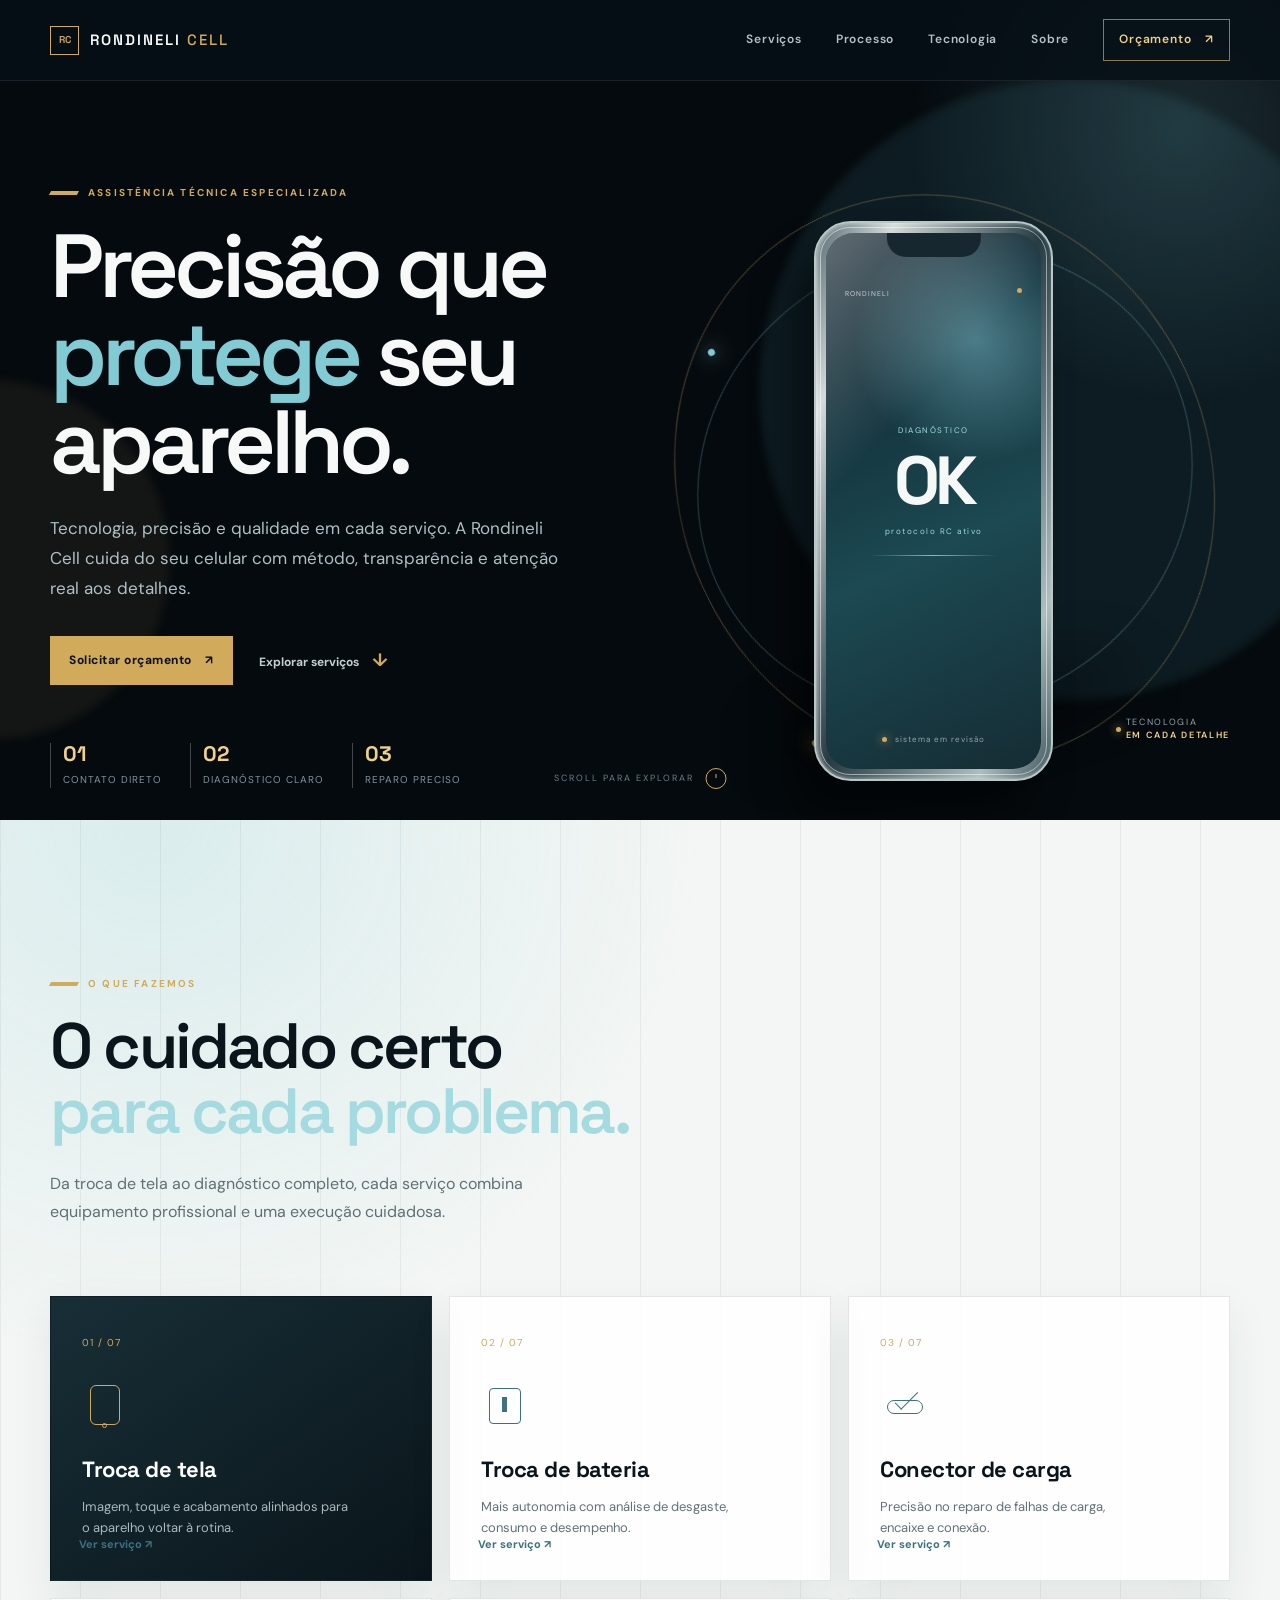
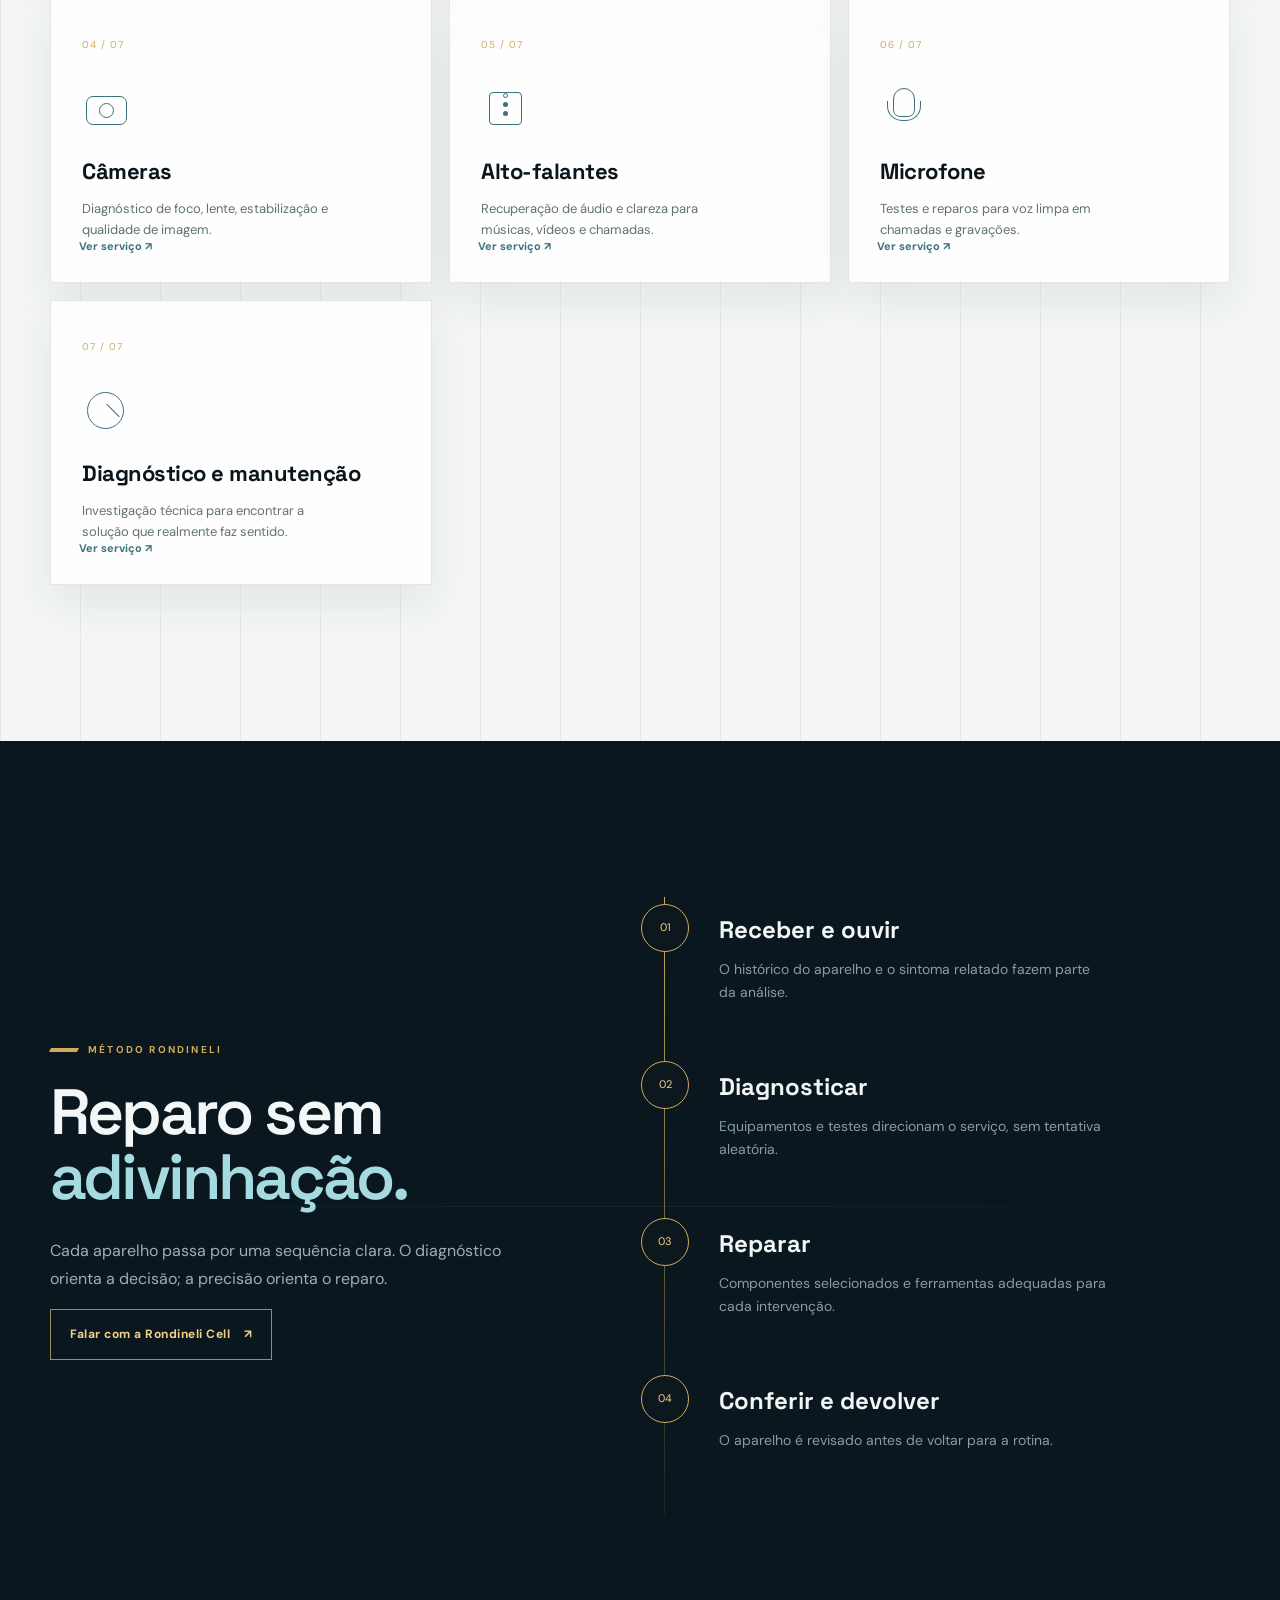
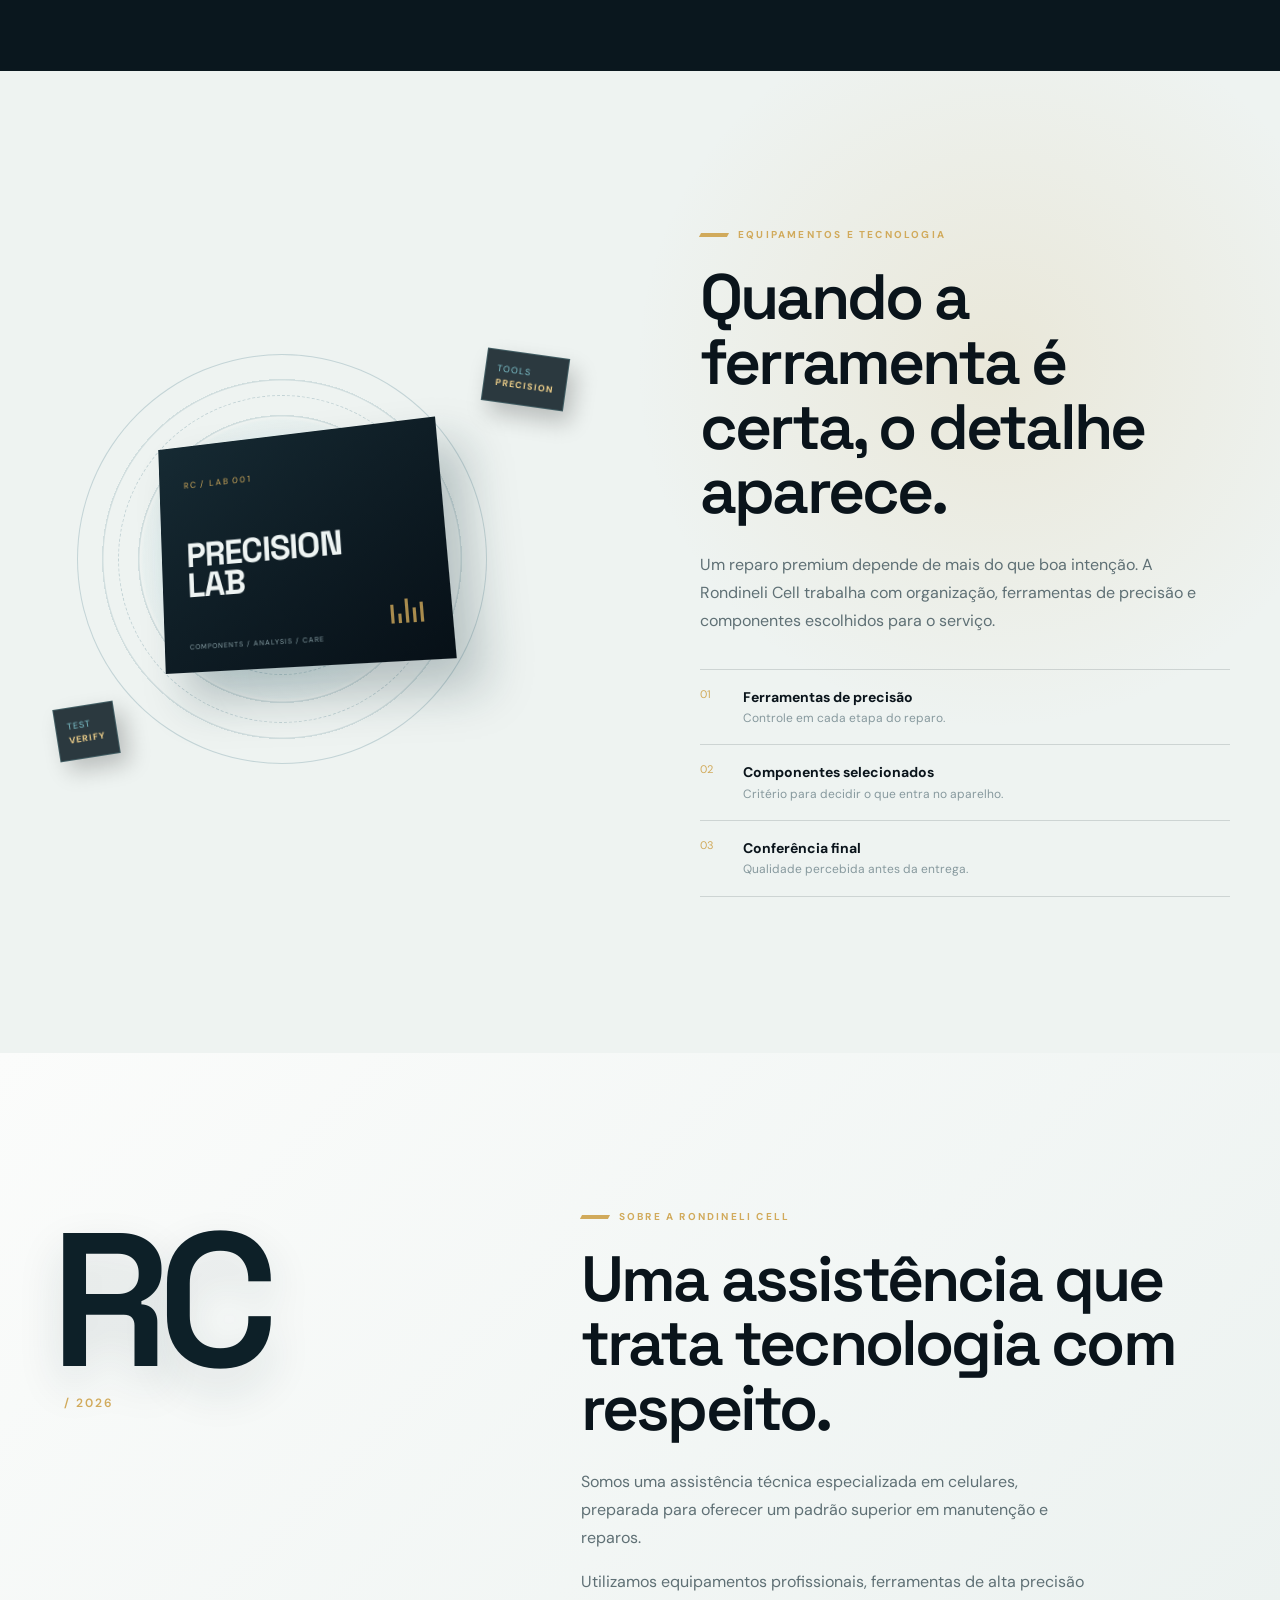
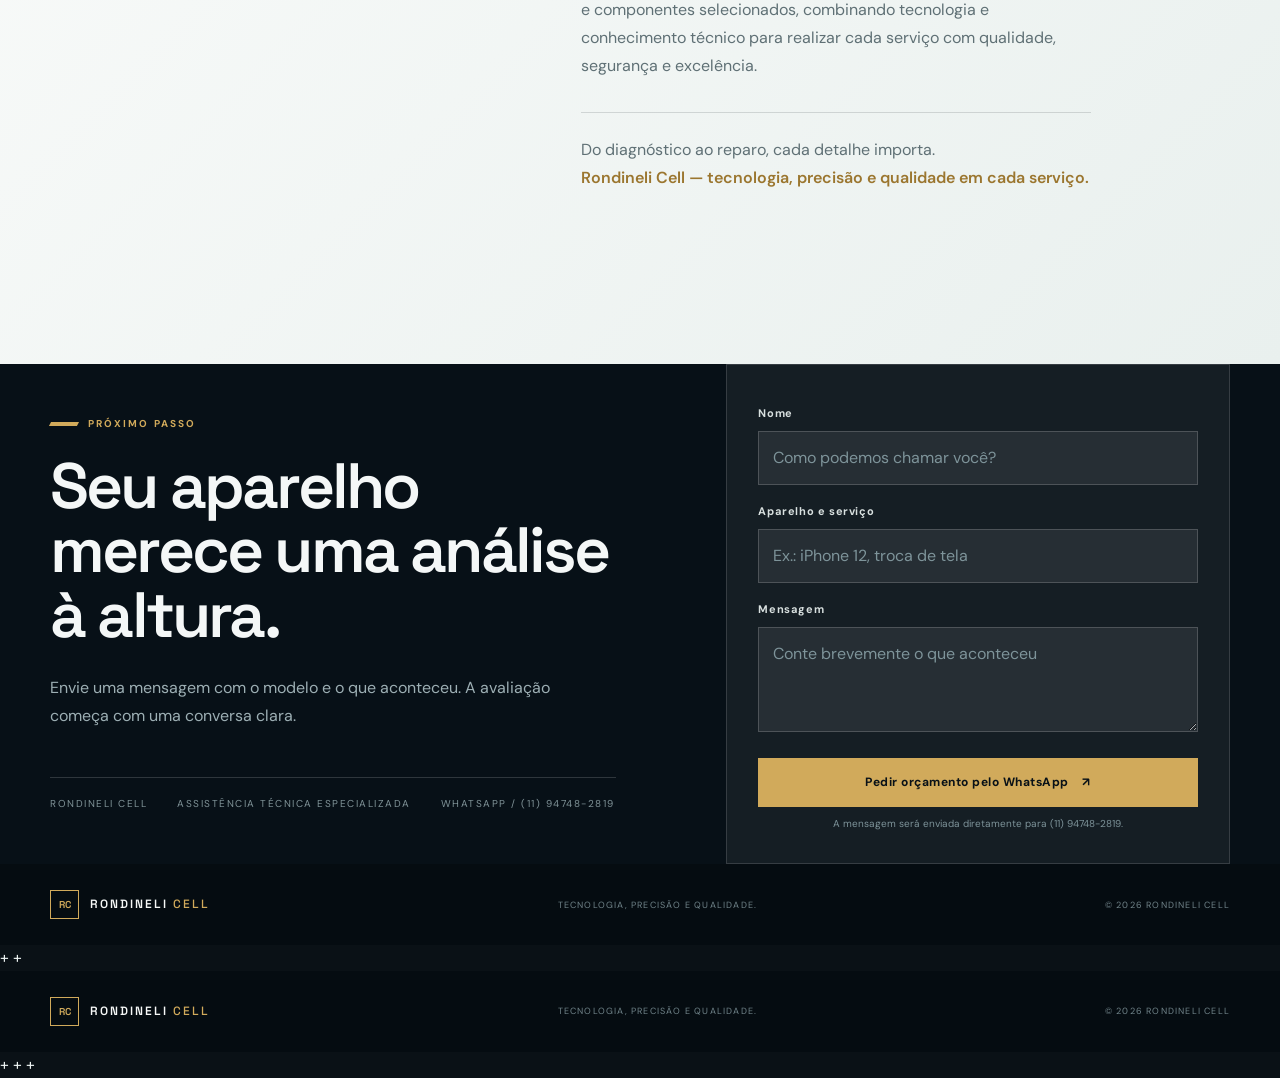
==== index.html @ 3719fe7f "primeiro commit" ====
<!doctype html>
<html lang="pt-BR">
<head>
<meta charset="utf-8">
<meta name="viewport" content="width=device-width, initial-scale=1">
<meta name="theme-color" content="#071017">
<meta name="description" content="Rondineli Cell: assistência técnica especializada em celulares, com precisão, cuidado e transparência.">
<title>Rondineli Cell | Tecnologia, precisão e qualidade</title>
<link rel="preconnect" href="https://fonts.googleapis.com">
<link rel="preconnect" href="https://fonts.gstatic.com" crossorigin>
<link href="https://fonts.googleapis.com/css2?family=DM+Sans:wght@400;500;600;700&family=Space+Grotesk:wght@400;500;600;700&display=swap" rel="stylesheet">
<link rel="stylesheet" href="css/styles.css">
</head>
<body>
<div class="scroll-progress" aria-hidden="true"></div>
<canvas id="particleField" aria-hidden="true"></canvas>
<header class="site-header">
  <div class="shell header-inner">
    <a class="brand" href="#home" aria-label="Rondineli Cell, início"><span class="brand-mark">RC</span><span>RONDINELI <b>CELL</b></span></a>
    <button class="menu-toggle" type="button" aria-label="Abrir menu" aria-expanded="false"><span></span><span></span></button>
    <nav class="main-nav" aria-label="Navegação principal"><a href="#services">Serviços</a><a href="#method">Processo</a><a href="#lab">Tecnologia</a><a href="#about">Sobre</a><a class="nav-cta" href="#contact">Orçamento <span>↗</span></a></nav>
  </div>
</header>
<main>
  <section id="home" class="hero section-dark"><div class="hero-glow hero-glow-one"></div><div class="hero-glow hero-glow-two"></div><div class="shell hero-layout">
    <div class="hero-copy reveal"><p class="eyebrow"><i></i> ASSISTÊNCIA TÉCNICA ESPECIALIZADA</p><h1>Precisão que<br><em>protege</em> seu aparelho.</h1><p class="hero-intro">Tecnologia, precisão e qualidade em cada serviço. A Rondineli Cell cuida do seu celular com método, transparência e atenção real aos detalhes.</p><div class="hero-actions"><a class="button button-gold" href="#contact">Solicitar orçamento <span>↗</span></a><a class="text-link" href="#services">Explorar serviços <span>↓</span></a></div><div class="hero-metrics"><div><strong>01</strong><span>Contato direto</span></div><div><strong>02</strong><span>Diagnóstico claro</span></div><div><strong>03</strong><span>Reparo preciso</span></div></div></div>
    <div class="hero-device-wrap reveal reveal-delay"><div class="device-shadow"></div><div class="device-orbit orbit-one"></div><div class="device-orbit orbit-two"></div><div class="phone-3d" data-tilt><div class="phone-frame"><div class="phone-screen"><div class="screen-top"><span>RONDINELI</span><i></i></div><div class="screen-core"><small>DIAGNÓSTICO</small><strong>OK</strong><span>protocolo RC ativo</span><div class="screen-line"></div></div><div class="screen-status"><span></span> sistema em revisão</div></div><div class="phone-side"></div></div></div><div class="device-label"><span class="label-dot"></span><span>TECNOLOGIA<br><b>EM CADA DETALHE</b></span></div></div>
  </div><div class="hero-scroll"><span>SCROLL PARA EXPLORAR</span><i></i></div></section>
  <section id="services" class="section services-section"><div class="shell"><div class="section-heading reveal"><p class="eyebrow"><i></i> O QUE FAZEMOS</p><h2>O cuidado certo<br><em>para cada problema.</em></h2><p>Da troca de tela ao diagnóstico completo, cada serviço combina equipamento profissional e uma execução cuidadosa.</p></div><div class="service-grid">
    <a class="service-card service-card-featured reveal" href="/servicos/troca-de-tela/"><span class="card-number">01 / 07</span><div class="service-icon icon-screen"></div><h3>Troca de tela</h3><p>Imagem, toque e acabamento alinhados para o aparelho voltar à rotina.</p><span class="service-card-link">Ver serviço ↗</span></a>
    <a class="service-card reveal reveal-delay-1" href="/servicos/troca-de-bateria/"><span class="card-number">02 / 07</span><div class="service-icon icon-battery"></div><h3>Troca de bateria</h3><p>Mais autonomia com análise de desgaste, consumo e desempenho.</p><span class="service-card-link">Ver serviço ↗</span></a>
    <a class="service-card reveal reveal-delay-2" href="/servicos/conector-de-carga/"><span class="card-number">03 / 07</span><div class="service-icon icon-port"></div><h3>Conector de carga</h3><p>Precisão no reparo de falhas de carga, encaixe e conexão.</p><span class="service-card-link">Ver serviço ↗</span></a>
    <a class="service-card reveal" href="/servicos/cameras/"><span class="card-number">04 / 07</span><div class="service-icon icon-camera"></div><h3>Câmeras</h3><p>Diagnóstico de foco, lente, estabilização e qualidade de imagem.</p><span class="service-card-link">Ver serviço ↗</span></a>
    <a class="service-card reveal reveal-delay-1" href="/servicos/alto-falantes/"><span class="card-number">05 / 07</span><div class="service-icon icon-speaker"></div><h3>Alto-falantes</h3><p>Recuperação de áudio e clareza para músicas, vídeos e chamadas.</p><span class="service-card-link">Ver serviço ↗</span></a>
    <a class="service-card reveal reveal-delay-2" href="/servicos/microfone/"><span class="card-number">06 / 07</span><div class="service-icon icon-microphone"></div><h3>Microfone</h3><p>Testes e reparos para voz limpa em chamadas e gravações.</p><span class="service-card-link">Ver serviço ↗</span></a>
    <a class="service-card reveal" href="/servicos/diagnostico-e-manutencao/"><span class="card-number">07 / 07</span><div class="service-icon icon-diagnosis"></div><h3>Diagnóstico e manutenção</h3><p>Investigação técnica para encontrar a solução que realmente faz sentido.</p><span class="service-card-link">Ver serviço ↗</span></a>
  </div></div></section>
  <section id="method" class="section method-section section-dark"><div class="shell method-layout"><div class="section-heading reveal"><p class="eyebrow"><i></i> MÉTODO RONDINELI</p><h2>Reparo sem<br><em>adivinhação.</em></h2><p>Cada aparelho passa por uma sequência clara. O diagnóstico orienta a decisão; a precisão orienta o reparo.</p><a class="button button-outline" href="#contact">Falar com a Rondineli Cell <span>↗</span></a></div><div class="process-rail"><div class="process-line"></div><article class="process-step reveal"><span>01</span><div><h3>Receber e ouvir</h3><p>O histórico do aparelho e o sintoma relatado fazem parte da análise.</p></div></article><article class="process-step reveal reveal-delay-1"><span>02</span><div><h3>Diagnosticar</h3><p>Equipamentos e testes direcionam o serviço, sem tentativa aleatória.</p></div></article><article class="process-step reveal reveal-delay-2"><span>03</span><div><h3>Reparar</h3><p>Componentes selecionados e ferramentas adequadas para cada intervenção.</p></div></article><article class="process-step reveal reveal-delay-3"><span>04</span><div><h3>Conferir e devolver</h3><p>O aparelho é revisado antes de voltar para a rotina.</p></div></article></div></div></section>
  <section id="lab" class="section lab-section"><div class="shell lab-layout"><div class="lab-visual reveal"><div class="lab-circle"></div><div class="lab-chip chip-one">TOOLS<br><b>PRECISION</b></div><div class="lab-chip chip-two">TEST<br><b>VERIFY</b></div><div class="lab-console"><span class="console-top">RC / LAB 001</span><strong>PRECISION<br>LAB</strong><div class="console-bars"><i></i><i></i><i></i><i></i><i></i></div><small>COMPONENTS / ANALYSIS / CARE</small></div></div><div class="section-heading reveal reveal-delay"><p class="eyebrow"><i></i> EQUIPAMENTOS E TECNOLOGIA</p><h2>Quando a ferramenta é certa, o detalhe aparece.</h2><p>Um reparo premium depende de mais do que boa intenção. A Rondineli Cell trabalha com organização, ferramentas de precisão e componentes escolhidos para o serviço.</p><div class="lab-list"><div><span>01</span><strong>Ferramentas de precisão</strong><small>Controle em cada etapa do reparo.</small></div><div><span>02</span><strong>Componentes selecionados</strong><small>Critério para decidir o que entra no aparelho.</small></div><div><span>03</span><strong>Conferência final</strong><small>Qualidade percebida antes da entrega.</small></div></div></div></div></section>
  <section id="about" class="section about-section"><div class="shell about-layout"><div class="about-number reveal">RC<span>/ 2026</span></div><div class="section-heading reveal reveal-delay"><p class="eyebrow"><i></i> SOBRE A RONDINELI CELL</p><h2>Uma assistência que trata tecnologia com respeito.</h2><p>Somos uma assistência técnica especializada em celulares, preparada para oferecer um padrão superior em manutenção e reparos.</p><p>Utilizamos equipamentos profissionais, ferramentas de alta precisão e componentes selecionados, combinando tecnologia e conhecimento técnico para realizar cada serviço com qualidade, segurança e excelência.</p><p class="about-signature">Do diagnóstico ao reparo, cada detalhe importa.<br><strong>Rondineli Cell — tecnologia, precisão e qualidade em cada serviço.</strong></p></div></div></section>
  <section id="contact" class="contact-section section-dark"><div class="shell contact-layout"><div class="contact-copy reveal"><p class="eyebrow"><i></i> PRÓXIMO PASSO</p><h2>Seu aparelho merece uma análise à altura.</h2><p>Envie uma mensagem com o modelo e o que aconteceu. A avaliação começa com uma conversa clara.</p><div class="contact-details"><span>RONDINELI CELL</span><span>ASSISTÊNCIA TÉCNICA ESPECIALIZADA</span><span>WHATSAPP / (11) 94748-2819</span></div></div><div class="contact-panel reveal reveal-delay"><form id="quoteForm"><label for="quoteName">Nome</label><input id="quoteName" type="text" placeholder="Como podemos chamar você?" required><label for="quoteDevice">Aparelho e serviço</label><input id="quoteDevice" type="text" placeholder="Ex.: iPhone 12, troca de tela" required><label for="quoteMessage">Mensagem</label><textarea id="quoteMessage" rows="3" placeholder="Conte brevemente o que aconteceu"></textarea><button class="button button-gold" type="submit">Pedir orçamento pelo WhatsApp <span>↗</span></button><small class="form-note">A mensagem será enviada diretamente para (11) 94748-2819.</small></form></div></div></section>
</main>
<footer class="site-footer"><div class="shell footer-inner"><a class="brand" href="#home"><span class="brand-mark">RC</span><span>RONDINELI <b>CELL</b></span></a><span>TECNOLOGIA, PRECISÃO E QUALIDADE.</span><span>© 2026 RONDINELI CELL</span></div></footer>
<script src="js/custom.js"></script>
</body>
</html>
+</main>
+<footer class="site-footer"><div class="shell footer-inner"><a class="brand" href="#home"><span class="brand-mark">RC</span><span>RONDINELI <b>CELL</b></span></a><span>TECNOLOGIA, PRECISÃO E QUALIDADE.</span><span>© 2026 RONDINELI CELL</span></div></footer>
+<script src="js/custom.js"></script>
+</body>
+</html>
---- css/styles.css ----
:root {
  --ink: #091117;
  --deep: #050a0e;
  --panel: #0d171e;
  --panel-light: #0a1116;
  --line: rgba(163, 191, 198, 0.16);
  --text: #edf3f2;
  --muted: #87999e;
  --muted-dark: #9dafb4;
  --gold: #d1aa5b;
  --gold-light: #f0d18b;
  --cyan: #82cbd5;
  --serif: 'Space Grotesk', sans-serif;
  --sans: 'DM Sans', sans-serif;
}
* { box-sizing: border-box; }
html { overflow-x: clip; scroll-behavior: smooth; }
body { background: var(--panel-light); color: var(--text); font-family: var(--sans); font-size: 16px; line-height: 1.6; margin: 0; overflow-x: clip; }
body.menu-open { overflow: hidden; }
a { color: inherit; text-decoration: none; }
button, input, textarea { font: inherit; }
button { cursor: pointer; }
.shell { margin: 0 auto; max-width: 1240px; padding-left: 30px; padding-right: 30px; width: 100%; }
.section { padding: 156px 0; position: relative; }
.section-dark { background: var(--deep); color: #f4f7f7; }
.eyebrow { align-items: center; color: var(--gold); display: flex; font-size: 10px; font-weight: 700; gap: 10px; letter-spacing: 2.2px; margin: 0 0 22px; }
.eyebrow i { background: var(--gold); display: block; height: 4px; transform: skewX(-28deg); width: 28px; }
.section-heading { max-width: 620px; }
.section-heading h2, .contact-copy h2 { color: var(--text); font-family: var(--serif); font-size: clamp(38px, 5vw, 64px); font-weight: 600; letter-spacing: -2.8px; line-height: 1.01; margin: 0 0 27px; }
.section-heading h2 em, .contact-copy h2 em, .hero h1 em { color: var(--blue, #a5dbe0); font-style: normal; }
.section-heading > p:not(.eyebrow), .contact-copy > p:not(.eyebrow) { color: var(--muted); font-size: 16px; line-height: 1.75; max-width: 510px; }
.section-dark .section-heading h2, .section-dark .section-heading > p:not(.eyebrow), .section-dark .contact-copy h2, .section-dark .contact-copy > p:not(.eyebrow) { color: #f4f7f7; }
.section-dark .section-heading > p:not(.eyebrow), .section-dark .contact-copy > p:not(.eyebrow) { color: var(--muted-dark); }
.scroll-progress { background: var(--gold); height: 3px; left: 0; position: fixed; top: 0; transform-origin: left center; width: 0; z-index: 100; }
#particleField { height: 100vh; left: 0; pointer-events: none; position: fixed; top: 0; width: 100%; z-index: 0; }
.site-header { background: rgba(7, 16, 23, 0.84); border-bottom: 1px solid rgba(255,255,255,.08); backdrop-filter: blur(18px); left: 0; position: fixed; right: 0; top: 0; transition: background .3s ease, box-shadow .3s ease; z-index: 50; }
.site-header.scrolled { background: rgba(7, 16, 23, .96); box-shadow: 0 10px 30px rgba(0,0,0,.16); }
.header-inner { align-items: center; display: flex; height: 80px; justify-content: space-between; }
.brand { align-items: center; color: #f6f8f7; display: inline-flex; font-family: var(--serif); font-size: 15px; font-weight: 600; gap: 11px; letter-spacing: 2px; }
.brand b { color: var(--gold); font-weight: 500; }
.brand-mark { align-items: center; border: 1px solid var(--gold); color: var(--gold); display: inline-flex; font-size: 10px; height: 29px; justify-content: center; letter-spacing: 0; width: 29px; }
.main-nav { align-items: center; display: flex; gap: 34px; }
.main-nav > a { color: #b5c2c6; font-size: 12px; font-weight: 600; letter-spacing: .8px; transition: color .25s ease; }
.main-nav > a:hover { color: #fff; }
.main-nav .nav-cta { border: 1px solid rgba(213,179,106,.65); color: var(--gold-light); padding: 10px 15px; }
.main-nav .nav-cta span, .button span, .text-link span, .service-card a span { margin-left: 10px; }
.menu-toggle { background: transparent; border: 0; display: none; padding: 10px; }
.menu-toggle span { background: var(--gold); display: block; height: 1px; margin: 6px 0; transition: transform .25s ease; width: 28px; }
.hero { min-height: 820px; overflow: hidden; padding-top: 185px; position: relative; }
.hero-layout { align-items: center; display: grid; grid-template-columns: minmax(0, .95fr) minmax(400px, 1.05fr); min-height: 600px; position: relative; z-index: 2; }
.hero-glow { border-radius: 50%; filter: blur(5px); pointer-events: none; position: absolute; }
.hero-glow-one { background: rgba(73,164,181,.12); height: 620px; right: -100px; top: 80px; width: 620px; }
.hero-glow-two { background: rgba(213,179,106,.07); height: 360px; left: -190px; top: 380px; width: 360px; }
.hero h1 { color: #f6f9f8; font-family: var(--serif); font-size: clamp(53px, 7vw, 92px); font-weight: 600; letter-spacing: -5px; line-height: .98; margin: 0 0 28px; }
.hero h1 em { color: var(--cyan); }
.hero-intro { color: #afc0c4; font-size: 17px; line-height: 1.75; margin: 0 0 32px; max-width: 520px; }
.hero-actions { align-items: center; display: flex; flex-wrap: wrap; gap: 26px; }
.button { border: 0; display: inline-block; font-size: 12px; font-weight: 700; letter-spacing: .5px; padding: 15px 19px; transition: transform .25s ease, background .25s ease, color .25s ease; }
.button:hover { transform: translateY(-3px); }
.button-gold { background: var(--gold); color: var(--ink); }
.button-gold:hover { background: var(--gold-light); }
.button-outline { border: 1px solid rgba(213,179,106,.75); color: var(--gold-light); }
.button-outline:hover { background: var(--gold); color: var(--ink); }
.text-link { color: #c3d0d2; font-size: 12px; font-weight: 700; }
.text-link:hover { color: var(--gold-light); }
.text-link span { color: var(--gold); font-size: 18px; }
.hero-metrics { display: flex; gap: 28px; margin-top: 58px; }
.hero-metrics div { border-left: 1px solid rgba(255,255,255,.25); padding-left: 12px; }
.hero-metrics strong, .hero-metrics span { display: block; }
.hero-metrics strong { color: var(--gold-light); font-family: var(--serif); font-size: 21px; line-height: 1; }
.hero-metrics span { color: #81959b; font-size: 10px; letter-spacing: 1px; margin-top: 8px; text-transform: uppercase; }
.hero-device-wrap { height: 590px; justify-self: end; max-width: 570px; position: relative; width: 100%; }
.device-shadow { background: rgba(0,0,0,.45); border-radius: 50%; bottom: 45px; filter: blur(28px); height: 55px; left: 19%; position: absolute; transform: rotate(-11deg); width: 64%; }
.phone-3d { animation: phonePresentation 10s ease-in-out infinite; left: 27%; position: absolute; top: 5%; transform-style: preserve-3d; width: 42%; z-index: 2; }
.phone-3d.is-offscreen { animation-play-state: paused; }
.phone-frame { background: linear-gradient(112deg, #526a71, #d5dbd9 17%, #273b43 50%, #aebebf 84%, #40575e); border: 2px solid #b9c8c7; border-radius: 37px; box-shadow: -22px 33px 40px rgba(0,0,0,.46), inset 2px 0 4px rgba(255,255,255,.55); height: 560px; padding: 10px; position: relative; transform: rotateY(calc(var(--mouse-x, 0) * 5deg)) rotateX(calc(var(--mouse-y, 0) * -4deg)); transform-style: preserve-3d; transition: transform .45s cubic-bezier(.2,.8,.2,1); }
.phone-frame:before { background: #17272f; border-radius: 0 0 19px 19px; content: ''; height: 24px; left: 50%; position: absolute; top: 10px; transform: translateX(-50%); width: 40%; z-index: 3; }
.phone-frame:after { border: 1px solid rgba(255,255,255,.5); border-radius: 30px; content: ''; inset: 4px; pointer-events: none; position: absolute; }
.phone-screen { background: radial-gradient(circle at 70% 20%, rgba(139,210,223,.46), transparent 27%), linear-gradient(155deg, #0c1d28, #1c4952 58%, #152c34); border-radius: 28px; color: #f6f8f8; height: 100%; overflow: hidden; padding: 55px 19px 20px; position: relative; }
.phone-screen:after { background: linear-gradient(135deg, rgba(255,255,255,.35), transparent 35%); content: ''; inset: 0; pointer-events: none; position: absolute; }
.screen-top { color: rgba(255,255,255,.72); display: flex; font-size: 7px; justify-content: space-between; letter-spacing: 1px; position: relative; z-index: 1; }
.screen-top i { background: var(--gold); border-radius: 50%; height: 5px; width: 5px; }
.screen-core { margin-top: 125px; position: relative; text-align: center; z-index: 1; }
.screen-core small, .screen-core span { color: #9edce2; display: block; font-size: 8px; letter-spacing: 1.5px; }
.screen-core strong { display: block; font-family: var(--serif); font-size: 68px; letter-spacing: -5px; line-height: 1; margin: 10px 0; }
.screen-line { background: linear-gradient(90deg, transparent, var(--gold), transparent); height: 1px; margin: 17px auto; width: 72%; }
.screen-status { bottom: 23px; color: rgba(255,255,255,.55); font-size: 8px; letter-spacing: 1px; position: absolute; text-align: center; width: calc(100% - 38px); z-index: 1; }
.screen-status span, .label-dot { background: var(--gold); border-radius: 50%; box-shadow: 0 0 10px var(--gold); display: inline-block; height: 5px; margin-right: 5px; width: 5px; }
.phone-side { background: linear-gradient(#778e92, #25383f); border-radius: 2px 12px 12px 2px; height: 110px; position: absolute; right: -19px; top: 168px; transform: rotateY(90deg); transform-origin: left center; width: 17px; }
.device-orbit { border: 1px solid rgba(139,210,223,.28); border-radius: 50%; height: 460px; left: 6%; position: absolute; top: 10%; transform: translate3d(var(--orbit-x, 0px), var(--orbit-y, 0px), 0) rotate(-24deg); width: 88%; }
.device-orbit:after { background: var(--cyan); border-radius: 50%; box-shadow: 0 0 18px var(--cyan); content: ''; height: 7px; left: 17%; position: absolute; top: 3%; width: 7px; }
.orbit-two { border-color: rgba(213,179,106,.31); height: 530px; left: -1%; top: 4%; transform: translate3d(var(--orbit-x-two, 0px), var(--orbit-y-two, 0px), 0) rotate(63deg); width: 102%; }
.orbit-two:after { background: var(--gold); box-shadow: 0 0 16px var(--gold); left: auto; right: 19%; top: auto; bottom: 5%; }
.device-label { align-items: center; bottom: 39px; color: #92a5aa; display: flex; font-size: 9px; letter-spacing: 1.7px; line-height: 1.45; position: absolute; right: 0; }
.device-label b { color: var(--gold-light); font-weight: 600; }
.hero-scroll { align-items: center; bottom: 31px; color: #6c8186; display: flex; font-size: 9px; gap: 12px; letter-spacing: 2px; left: 50%; position: absolute; transform: translateX(-50%); z-index: 2; }
.hero-scroll i { border: 1px solid var(--gold); border-radius: 50%; height: 21px; position: relative; width: 21px; }
.hero-scroll i:after { background: var(--gold); content: ''; height: 4px; left: 9px; position: absolute; top: 5px; width: 1px; }
@keyframes phonePresentation {
  0%, 100% { transform: perspective(1100px) translate3d(0, 0, 0) rotateY(-17deg) rotateX(4deg) rotateZ(4deg); }
  25% { transform: perspective(1100px) translate3d(0, -8px, 0) rotateY(-5deg) rotateX(1deg) rotateZ(2deg); }
  50% { transform: perspective(1100px) translate3d(0, -13px, 0) rotateY(10deg) rotateX(-2deg) rotateZ(-1deg); }
  75% { transform: perspective(1100px) translate3d(0, -5px, 0) rotateY(1deg) rotateX(2deg) rotateZ(2deg); }
}
.services-section { background: radial-gradient(circle at 12% 0%, rgba(130,203,213,.22), transparent 29%), #f3f6f4; color: #0a141b; }
.services-section:before { background: linear-gradient(90deg, rgba(10,20,27,.055) 1px, transparent 1px); background-size: 80px 100%; content: ''; inset: 0; pointer-events: none; position: absolute; }
.services-section .shell { position: relative; z-index: 1; }
.services-section .section-heading h2, .lab-section .section-heading h2, .about-section .section-heading h2 { color: #0a141b; }
.services-section .section-heading > p:not(.eyebrow), .lab-section .section-heading > p:not(.eyebrow), .about-section .section-heading > p:not(.eyebrow) { color: #5f7075; }
.service-grid { display: grid; gap: 17px; grid-template-columns: repeat(3, 1fr); margin-top: 70px; }
.service-card { background: rgba(255,255,255,.86); border: 1px solid rgba(10,20,27,.1); box-shadow: 0 18px 40px rgba(28,51,57,.08); color: #0a141b; min-height: 285px; padding: 31px; position: relative; transition: box-shadow .35s ease, transform .35s ease, border-color .35s ease; }
.service-card:hover { border-color: rgba(209,170,91,.72); box-shadow: 0 26px 52px rgba(28,51,57,.16); transform: translateY(-8px) rotateX(2deg); }
.service-card-featured { background: linear-gradient(145deg, #182e36, #0a151b); color: #fff; }
.card-number { color: var(--gold); font-size: 10px; letter-spacing: 1px; }
.service-icon { height: 48px; margin: 29px 0 21px; position: relative; width: 48px; }
.service-icon:before, .service-icon:after { border: 1px solid currentColor; content: ''; position: absolute; }
.service-icon { color: var(--blue, #3d7180); }
.service-card-featured .service-icon { color: var(--gold); }
.icon-screen:before { border-radius: 6px; height: 38px; left: 8px; top: 2px; width: 28px; }
.icon-screen:after { border-radius: 50%; bottom: 3px; height: 3px; left: 20px; width: 3px; }
.icon-battery:before { border-radius: 4px; height: 34px; left: 8px; top: 5px; width: 30px; }
.icon-battery:after { background: currentColor; border: 0; height: 15px; left: 21px; top: 14px; width: 5px; }
.icon-port:before { border-radius: 9px; height: 12px; left: 7px; top: 17px; width: 34px; }
.icon-port:after { border-width: 0 1px 1px 0; height: 23px; left: 22px; top: 3px; transform: rotate(45deg); width: 8px; }
.icon-camera:before { border-radius: 7px; height: 27px; left: 4px; top: 11px; width: 39px; }
.icon-camera:after { border-radius: 50%; height: 13px; left: 17px; top: 18px; width: 13px; }
.icon-speaker:before { border-radius: 4px; height: 31px; left: 8px; top: 7px; width: 31px; }
.icon-speaker:after { border-radius: 50%; box-shadow: 0 9px 0 currentColor, 0 18px 0 currentColor; height: 3px; left: 22px; top: 8px; width: 3px; }
.icon-microphone:before { border-radius: 14px 14px 9px 9px; height: 27px; left: 13px; top: 3px; width: 20px; }
.icon-microphone:after { border-radius: 0 0 15px 15px; border-width: 0 1px 1px; height: 19px; left: 7px; top: 16px; width: 32px; }
.icon-diagnosis:before { border-radius: 50%; height: 35px; left: 5px; top: 5px; width: 35px; }
.icon-diagnosis:after { background: currentColor; border: 0; height: 1px; left: 22px; top: 23px; transform: rotate(45deg); width: 18px; }
.service-card h3 { font-family: var(--serif); font-size: 22px; letter-spacing: -.5px; margin: 0 0 9px; }
.service-card p { color: #617277; font-size: 13px; line-height: 1.65; margin: 0; max-width: 270px; }
.service-card-featured p { color: #aab9ba; }
.service-card-link { bottom: 27px; color: var(--blue, #3d7180); font-size: 11px; font-weight: 700; left: 28px; position: absolute; }
.service-card-featured a { color: var(--gold-light); }
.method-section { background: #0a171e; overflow: hidden; }
.method-section:after { background: linear-gradient(90deg, transparent, rgba(139,210,223,.08), transparent); content: ''; height: 1px; left: 0; position: absolute; right: 0; top: 50%; }
.method-layout { display: grid; gap: 120px; grid-template-columns: minmax(0, .8fr) minmax(0, 1fr); }
.method-layout .section-heading { align-self: start; position: sticky; top: 145px; }
.process-rail { padding: 7px 0; position: relative; }
.process-line { background: linear-gradient(var(--gold), rgba(213,179,106,.08)); height: 100%; left: 23px; position: absolute; top: 0; width: 1px; }
.process-step { align-items: flex-start; display: grid; gap: 30px; grid-template-columns: 48px 1fr; margin-bottom: 56px; position: relative; }
.process-step > span { align-items: center; background: var(--panel); border: 1px solid var(--gold); border-radius: 50%; color: var(--gold-light); display: flex; font-size: 11px; height: 48px; justify-content: center; position: relative; width: 48px; z-index: 1; }
.process-step h3 { color: #f2f6f5; font-family: var(--serif); font-size: 24px; margin: 7px 0 8px; }
.process-step p { color: #899ca1; font-size: 14px; line-height: 1.7; margin: 0; max-width: 390px; }
.lab-section { background: radial-gradient(circle at 78% 30%, rgba(209,170,91,.16), transparent 30%), #eef3f1; color: #0a141b; overflow: hidden; }
.lab-layout { align-items: center; display: grid; gap: 120px; grid-template-columns: minmax(360px, 1fr) minmax(0, 1fr); }
.lab-visual { height: 475px; position: relative; }
.lab-circle { background: radial-gradient(circle, rgba(139,210,223,.35), rgba(139,210,223,.05) 48%, transparent 49%), repeating-radial-gradient(circle at center, transparent 0 34px, rgba(61,112,128,.16) 35px 36px); border: 1px solid rgba(61,112,128,.24); border-radius: 50%; height: 410px; left: 5%; position: absolute; top: 29px; width: 410px; }
.lab-circle:after, .lab-circle:before { border: 1px dashed rgba(61,112,128,.25); border-radius: 50%; content: ''; inset: 40px; position: absolute; }
.lab-circle:after { inset: 88px; }
.lab-console { background: linear-gradient(145deg, #162a33, #071017); box-shadow: 22px 28px 42px rgba(17,46,55,.25); color: #eef4f3; height: 235px; left: 103px; padding: 27px; position: absolute; top: 105px; transform: perspective(700px) rotateY(-12deg) rotateX(7deg) rotateZ(-5deg); width: 290px; }
.console-top { color: var(--gold); font-size: 9px; letter-spacing: 1.8px; }
.lab-console strong { display: block; font-family: var(--serif); font-size: 35px; letter-spacing: -1px; line-height: .9; margin-top: 48px; }
.lab-console small { bottom: 20px; color: #8ca4aa; font-size: 7px; letter-spacing: 1px; position: absolute; }
.console-bars { align-items: end; bottom: 36px; display: flex; gap: 4px; height: 26px; position: absolute; right: 27px; }
.console-bars i { background: var(--gold); display: block; height: 18px; opacity: .8; width: 3px; }
.console-bars i:nth-child(2) { height: 9px; }.console-bars i:nth-child(3) { height: 23px; }.console-bars i:nth-child(4) { height: 14px; }.console-bars i:nth-child(5) { height: 19px; }
.lab-chip { background: rgba(17,31,38,.88); border: 1px solid rgba(130,203,213,.24); box-shadow: 8px 11px 22px rgba(0,0,0,.22); color: var(--cyan); font-size: 9px; letter-spacing: 1px; padding: 11px; position: absolute; z-index: 2; }
.lab-chip b { color: var(--gold-light); }.chip-one { right: 13px; top: 28px; transform: rotate(8deg); }.chip-two { bottom: 42px; left: 6px; transform: rotate(-9deg); }
.lab-list { border-top: 1px solid rgba(18,35,43,.15); margin-top: 34px; }.lab-list div { border-bottom: 1px solid rgba(18,35,43,.15); display: grid; gap: 9px; grid-template-columns: 34px 1fr; padding: 16px 0; }.lab-list span { color: var(--gold); font-size: 11px; }.lab-list strong { font-size: 14px; }.lab-list small { color: var(--muted); font-size: 12px; grid-column: 2; margin-top: -8px; }
.lab-list strong { color: #0a141b; }
.about-section { background: linear-gradient(135deg, #fbfcfb, #e9f0ee); }.about-layout { display: grid; gap: 125px; grid-template-columns: 1fr 1.6fr; }.about-number { color: #0d2028; font-family: var(--serif); font-size: clamp(90px, 15vw, 190px); font-weight: 600; letter-spacing: -13px; line-height: .75; padding-top: 20px; text-shadow: 0 20px 45px rgba(20,49,56,.14); }.about-number span { color: var(--gold); display: block; font-family: var(--sans); font-size: 12px; font-weight: 600; letter-spacing: 2px; margin: 28px 0 0 14px; }.about-signature { border-top: 1px solid rgba(10,20,27,.14); margin-top: 32px; padding-top: 23px; }.about-signature strong { color: #9b762f; font-weight: 600; }
.contact-section { background: #071017; overflow: hidden; }.contact-section:after { background: radial-gradient(circle, rgba(139,210,223,.17), transparent 65%); content: ''; height: 600px; position: absolute; right: -200px; top: -170px; width: 600px; }.contact-layout { align-items: center; display: grid; gap: 110px; grid-template-columns: minmax(0, .9fr) minmax(380px, .8fr); position: relative; z-index: 1; }.contact-copy h2 { max-width: 590px; }.contact-details { border-top: 1px solid rgba(255,255,255,.16); display: flex; gap: 30px; margin-top: 47px; padding-top: 18px; }.contact-details span { color: #809398; font-size: 10px; letter-spacing: 1.5px; }.contact-panel { background: rgba(255,255,255,.06); border: 1px solid rgba(255,255,255,.14); padding: 31px; }.contact-panel form { display: grid; gap: 9px; }.contact-panel label { color: #d8e0df; font-size: 11px; font-weight: 700; letter-spacing: .6px; margin-top: 9px; }.contact-panel input, .contact-panel textarea { background: rgba(255,255,255,.07); border: 1px solid rgba(255,255,255,.18); border-radius: 0; color: #fff; outline: 0; padding: 13px 14px; resize: vertical; width: 100%; }.contact-panel input:focus, .contact-panel textarea:focus { border-color: var(--gold); box-shadow: 0 0 0 3px rgba(213,179,106,.12); }.contact-panel input::placeholder, .contact-panel textarea::placeholder { color: #7e949a; }.contact-panel .button { margin-top: 17px; width: 100%; }.form-note { color: #7e949a; font-size: 10px; text-align: center; }
.site-footer { background: #050c11; color: #71848a; padding: 26px 0; }.footer-inner { align-items: center; display: flex; justify-content: space-between; }.footer-inner .brand { font-size: 12px; }.footer-inner > span { font-size: 9px; letter-spacing: 1.2px; }
.reveal { opacity: 0; transform: translateY(22px); transition: opacity .7s ease, transform .7s cubic-bezier(.2,.7,.2,1); }.reveal.is-visible { opacity: 1; transform: translateY(0); }.reveal-delay { transition-delay: .14s; }.reveal-delay-1 { transition-delay: .1s; }.reveal-delay-2 { transition-delay: .2s; }.reveal-delay-3 { transition-delay: .3s; }
@media (max-width: 940px) { .hero-layout, .method-layout, .lab-layout, .contact-layout { gap: 60px; grid-template-columns: 1fr; }.hero { padding-top: 140px; }.hero-copy { max-width: 650px; }.hero-device-wrap { justify-self: center; }.method-layout .section-heading { position: static; }.lab-visual { max-width: 520px; width: 100%; }.contact-layout { max-width: 700px; }.contact-copy { max-width: 620px; } }
@media (max-width: 760px) { .shell { padding-left: 20px; padding-right: 20px; }.section { padding: 88px 0; }.header-inner { height: 68px; }.menu-toggle { display: block; position: relative; z-index: 3; }.main-nav { align-items: flex-start; background: rgba(7,16,23,.98); flex-direction: column; gap: 25px; inset: 68px 0 auto; padding: 34px 20px 40px; position: absolute; transform: translateY(-140%); transition: transform .35s ease; }.main-nav.is-open { transform: translateY(0); }.main-nav > a { font-size: 14px; }.main-nav .nav-cta { width: 100%; }.hero { min-height: 880px; overflow: hidden; padding-top: 125px; }.hero-glow-one { height: 360px; right: 0; top: 170px; width: 360px; }.hero-glow-two { height: 220px; left: 0; top: 590px; width: 220px; }.hero-layout { min-height: 750px; }.hero h1 { font-size: clamp(46px, 14vw, 70px); letter-spacing: -3px; }.hero-intro { font-size: 15px; }.hero-metrics { gap: 14px; margin-top: 39px; }.hero-metrics span { font-size: 8px; }.hero-device-wrap { height: 390px; margin-top: 12px; max-width: 390px; }.phone-3d { left: 29%; width: 42%; }.phone-frame { border-radius: 25px; height: 360px; }.phone-screen { border-radius: 18px; padding: 37px 10px 12px; }.screen-core { margin-top: 78px; }.screen-core strong { font-size: 45px; }.screen-status { bottom: 13px; font-size: 6px; width: calc(100% - 20px); }.phone-frame:before { border-radius: 0 0 13px 13px; height: 17px; top: 7px; }.device-orbit { height: 320px; left: 0; right: 0; top: 7%; width: auto; }.orbit-two { height: 365px; left: 0; right: 0; width: auto; }.device-label { bottom: 11px; right: 4%; }.hero-scroll { bottom: 16px; font-size: 8px; }.service-grid { grid-template-columns: 1fr; margin-top: 42px; }.service-card { min-height: 270px; }.method-layout { gap: 57px; }.process-step { gap: 19px; grid-template-columns: 40px 1fr; margin-bottom: 42px; }.process-line { left: 19px; }.process-step > span { height: 40px; width: 40px; }.process-step h3 { font-size: 21px; margin-top: 5px; }.lab-visual { height: 380px; max-width: 520px; transform: scale(.84); transform-origin: top left; width: 100%; }.about-layout { gap: 50px; grid-template-columns: 1fr; }.about-number { font-size: 100px; }.contact-layout { gap: 48px; }.contact-details { flex-direction: column; gap: 8px; margin-top: 32px; }.contact-panel { padding: 22px 18px; }.footer-inner { align-items: flex-start; flex-direction: column; gap: 16px; }.footer-inner > span { font-size: 8px; } }
@media (prefers-reduced-motion: reduce) { *, *:before, *:after { scroll-behavior: auto !important; transition-duration: .01ms !important; animation-duration: .01ms !important; } .phone-3d { animation: none; transform: perspective(1100px) rotateY(-10deg) rotateX(2deg) rotateZ(2deg); } .reveal { opacity: 1; transform: none; } }
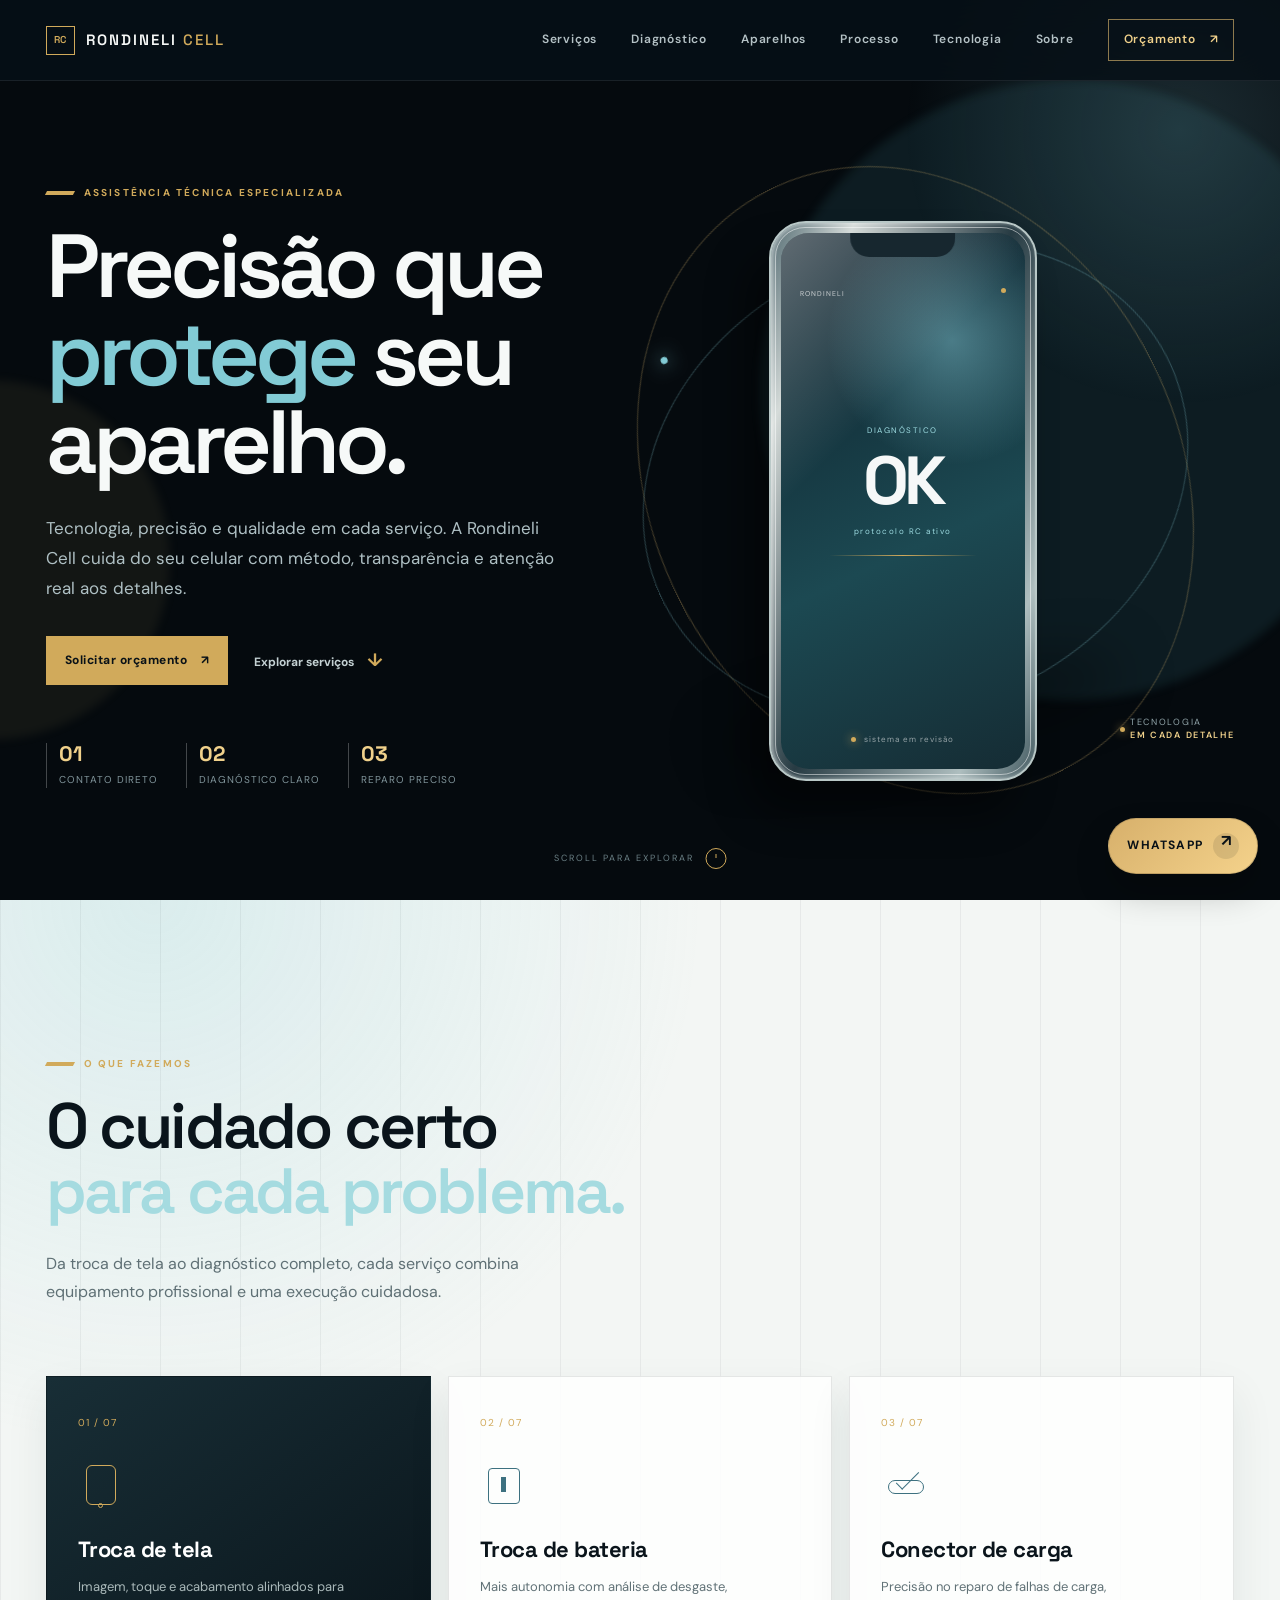
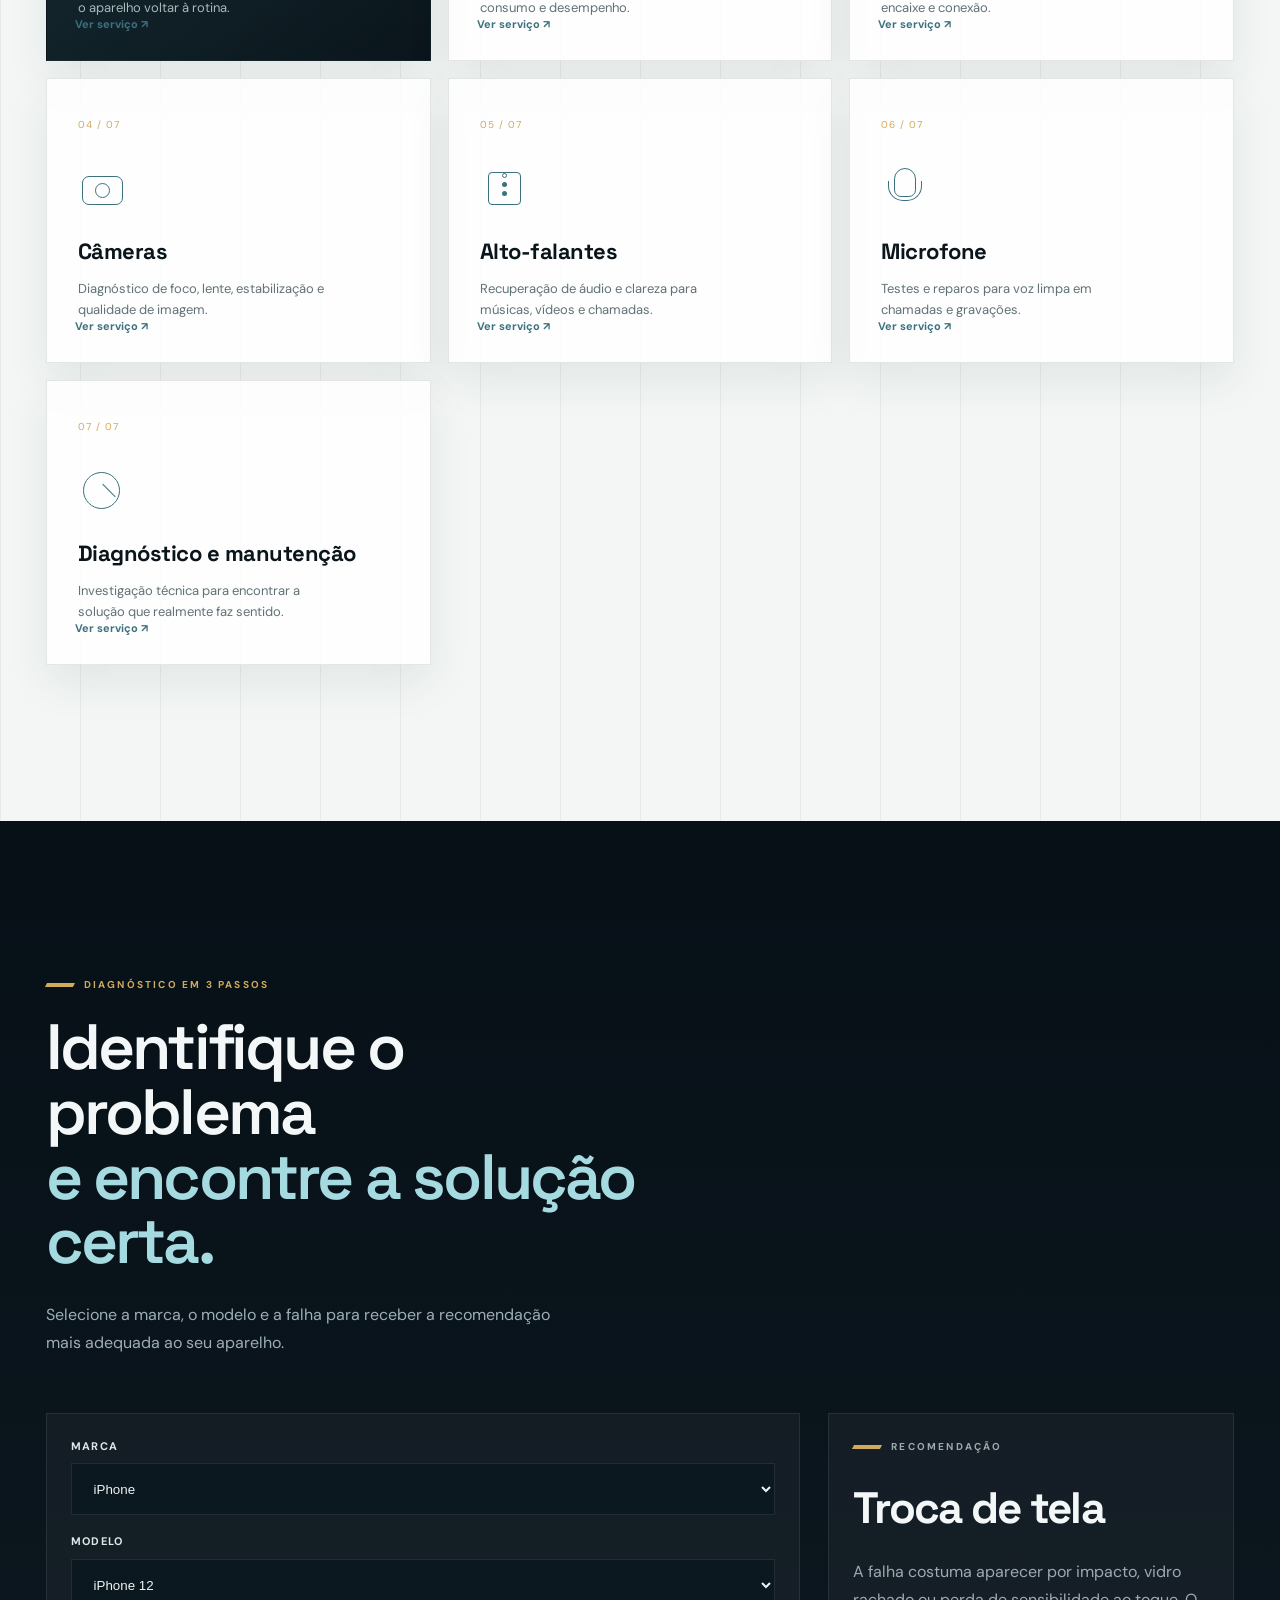
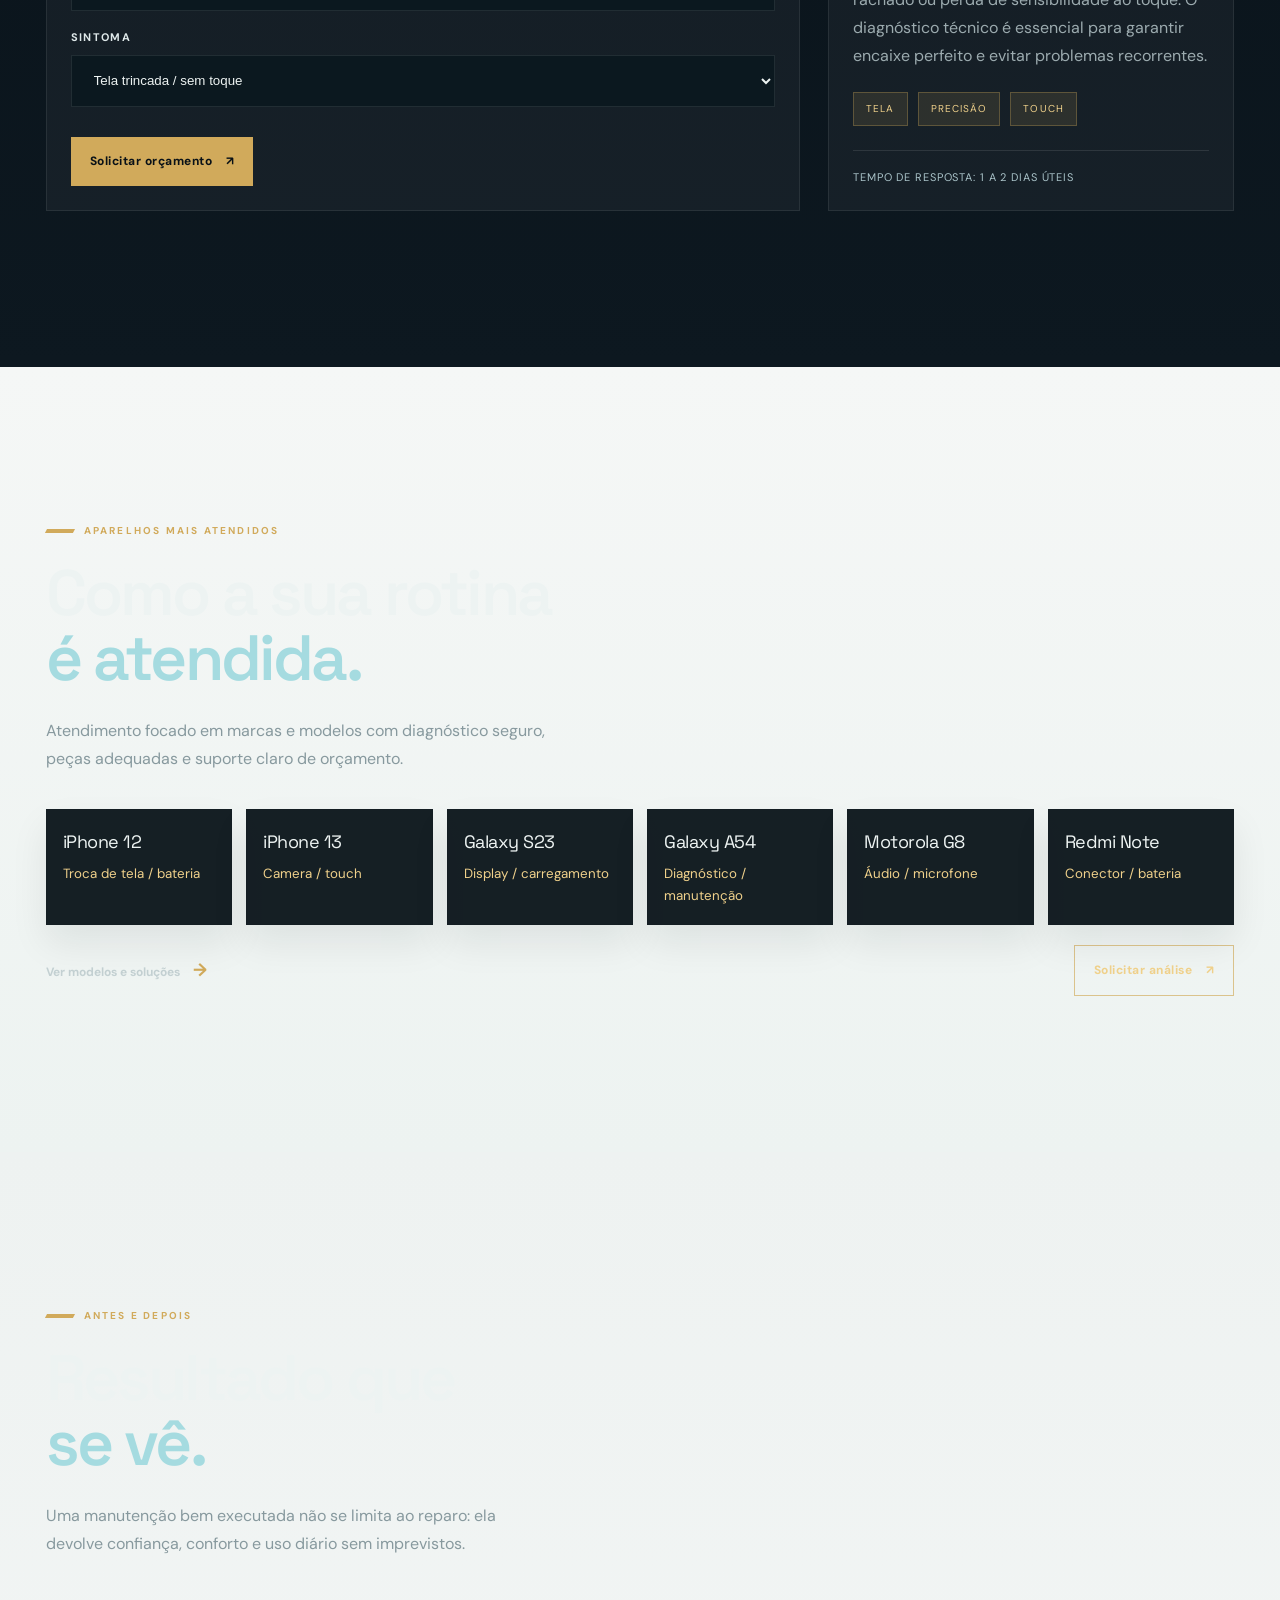
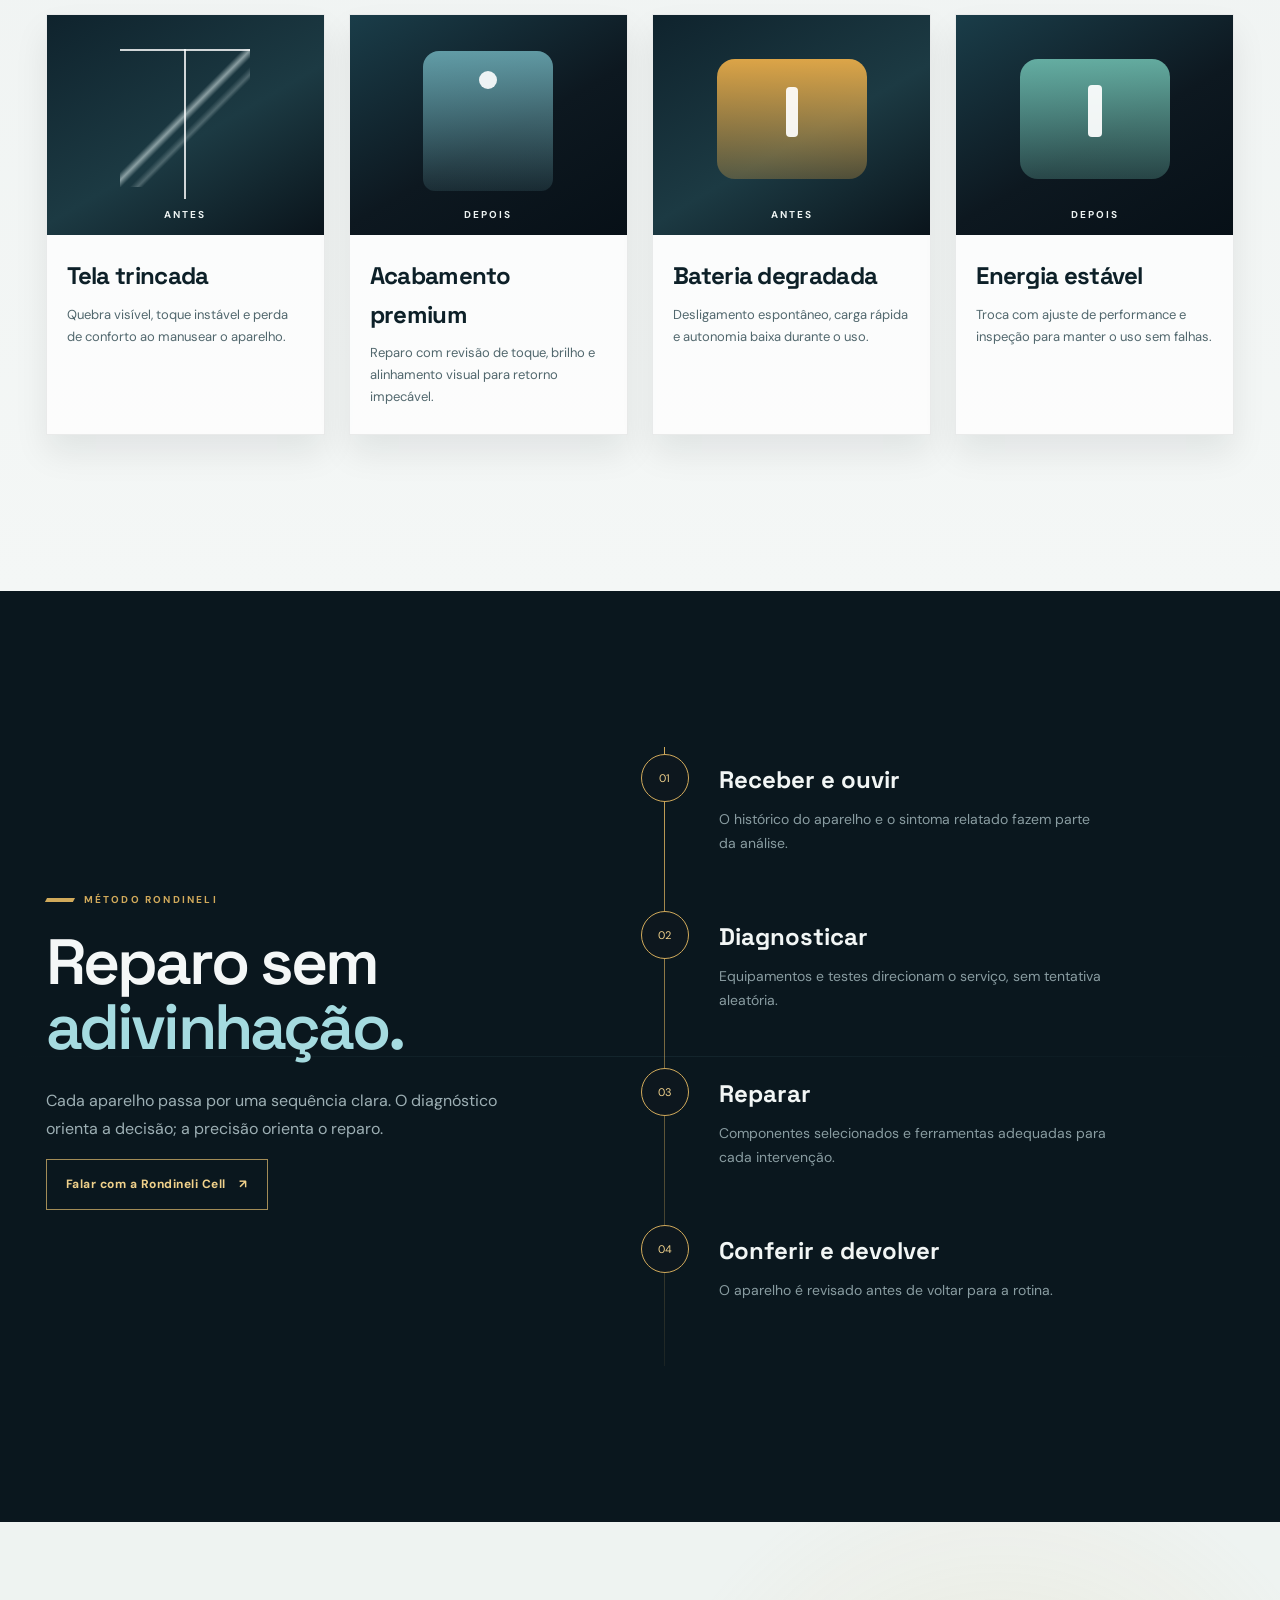
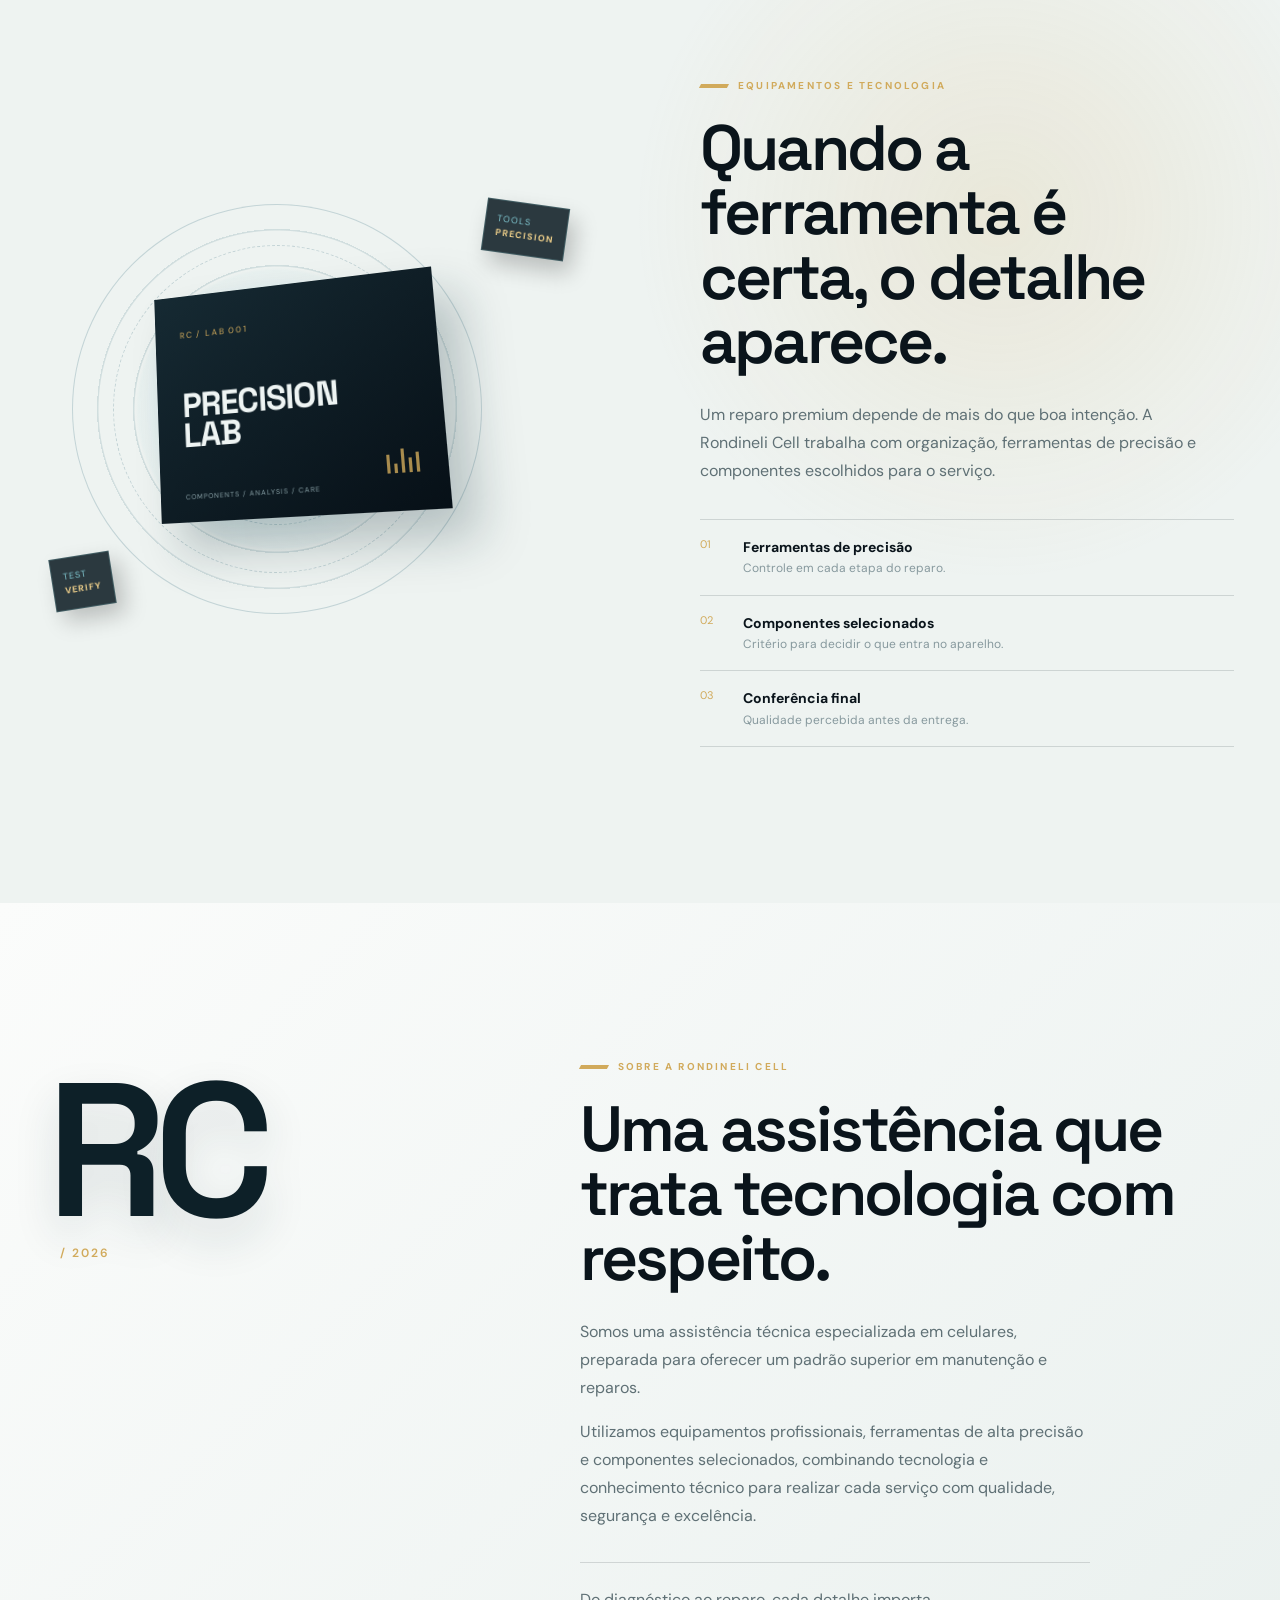
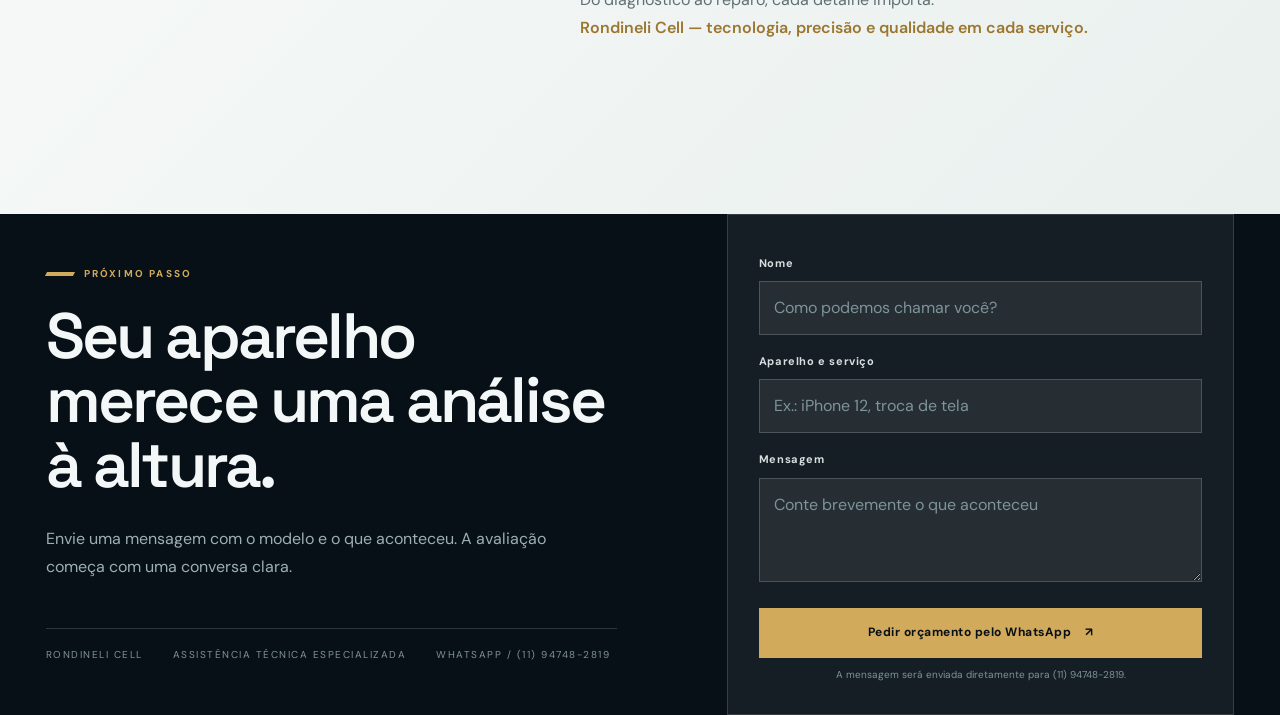
==== commit 431fe76e: "Fix repository root structure for GitHub preview" ====
--- a/index.html
+++ b/index.html
@@ -2,7 +2,7 @@
 <html lang="pt-BR">
 <head>
 <meta charset="utf-8">
-<meta name="viewport" content="width=device-width, initial-scale=1">
+<meta name="viewport" content="width=device-width, initial-scale=1, viewport-fit=cover">
 <meta name="theme-color" content="#071017">
 <meta name="description" content="Rondineli Cell: assistência técnica especializada em celulares, com precisão, cuidado e transparência.">
 <title>Rondineli Cell | Tecnologia, precisão e qualidade</title>
@@ -18,7 +18,7 @@
   <div class="shell header-inner">
     <a class="brand" href="#home" aria-label="Rondineli Cell, início"><span class="brand-mark">RC</span><span>RONDINELI <b>CELL</b></span></a>
     <button class="menu-toggle" type="button" aria-label="Abrir menu" aria-expanded="false"><span></span><span></span></button>
-    <nav class="main-nav" aria-label="Navegação principal"><a href="#services">Serviços</a><a href="#method">Processo</a><a href="#lab">Tecnologia</a><a href="#about">Sobre</a><a class="nav-cta" href="#contact">Orçamento <span>↗</span></a></nav>
+    <nav class="main-nav" aria-label="Navegação principal"><a href="#services">Serviços</a><a href="#diagnostico">Diagnóstico</a><a href="#aparelhos">Aparelhos</a><a href="#method">Processo</a><a href="#lab">Tecnologia</a><a href="#about">Sobre</a><a class="nav-cta" href="#contact">Orçamento <span>↗</span></a></nav>
   </div>
 </header>
 <main>
@@ -35,17 +35,18 @@
     <a class="service-card reveal reveal-delay-2" href="/servicos/microfone/"><span class="card-number">06 / 07</span><div class="service-icon icon-microphone"></div><h3>Microfone</h3><p>Testes e reparos para voz limpa em chamadas e gravações.</p><span class="service-card-link">Ver serviço ↗</span></a>
     <a class="service-card reveal" href="/servicos/diagnostico-e-manutencao/"><span class="card-number">07 / 07</span><div class="service-icon icon-diagnosis"></div><h3>Diagnóstico e manutenção</h3><p>Investigação técnica para encontrar a solução que realmente faz sentido.</p><span class="service-card-link">Ver serviço ↗</span></a>
   </div></div></section>
+  <section id="diagnostico" class="section diagnostic-section section-dark"><div class="shell"><div class="section-heading reveal"><p class="eyebrow"><i></i> DIAGNÓSTICO EM 3 PASSOS</p><h2>Identifique o problema<br><em>e encontre a solução certa.</em></h2><p>Selecione a marca, o modelo e a falha para receber a recomendação mais adequada ao seu aparelho.</p></div><div class="diagnostic-flow reveal reveal-delay"><div class="diagnostic-form"><div class="selector-row"><label for="deviceBrand">Marca</label><select id="deviceBrand"><option value="iphone">iPhone</option><option value="samsung">Samsung</option><option value="motorola">Motorola</option><option value="xiaomi">Xiaomi</option><option value="outros">Outros</option></select></div><div class="selector-row"><label for="deviceModel">Modelo</label><select id="deviceModel"></select></div><div class="selector-row"><label for="deviceIssue">Sintoma</label><select id="deviceIssue"><option value="tela">Tela trincada / sem toque</option><option value="bateria">Bateria que descarrega rápido</option><option value="carga">Problema de carregamento</option><option value="camera">Câmera com falha</option><option value="audio">Microfone / alto-falante</option><option value="diagnostico">Diagnóstico geral / manutenção</option></select></div><div class="selector-actions"><button type="button" class="button button-gold" id="quoteDiagnosisBtn">Solicitar orçamento <span>↗</span></button></div></div><aside class="diagnostic-result"><p class="eyebrow"><i></i> RECOMENDAÇÃO</p><h3 id="diagnosticTitle">Troca de tela</h3><p id="diagnosticText">A falha costuma aparecer por impacto, vidro rachado ou perda de sensibilidade ao toque. A solução mais eficiente é o diagnóstico técnico com revisão completa antes da troca.</p><div class="result-tags"><span id="tagOne">Tela</span><span id="tagTwo">Precisão</span><span id="tagThree">Qualidade</span></div><div class="result-meta"><span id="resultMeta">Tempo de resposta: 1 a 2 dias úteis</span></div></aside></div></div></section>
+  <section id="aparelhos" class="section gallery-section"><div class="shell"><div class="section-heading reveal"><p class="eyebrow"><i></i> APARELHOS MAIS ATENDIDOS</p><h2>Como a sua rotina<br><em>é atendida.</em></h2><p>Atendimento focado em marcas e modelos com diagnóstico seguro, peças adequadas e suporte claro de orçamento.</p></div><div class="device-showcase reveal reveal-delay"><article class="device-pill"><span>iPhone 12</span><small>Troca de tela / bateria</small></article><article class="device-pill"><span>iPhone 13</span><small>Camera / touch</small></article><article class="device-pill"><span>Galaxy S23</span><small>Display / carregamento</small></article><article class="device-pill"><span>Galaxy A54</span><small>Diagnóstico / manutenção</small></article><article class="device-pill"><span>Motorola G8</span><small>Áudio / microfone</small></article><article class="device-pill"><span>Redmi Note</span><small>Conector / bateria</small></article></div><div class="model-links"><a href="aparelhos/" class="text-link">Ver modelos e soluções <span>→</span></a><a href="#contact" class="button button-outline">Solicitar análise <span>↗</span></a></div></div></section>
+  <section class="section compare-section"><div class="shell"><div class="section-heading reveal"><p class="eyebrow"><i></i> ANTES E DEPOIS</p><h2>Resultado que<br><em>se vê.</em></h2><p>Uma manutenção bem executada não se limita ao reparo: ela devolve confiança, conforto e uso diário sem imprevistos.</p></div><div class="compare-grid reveal reveal-delay"><article class="compare-card"><div class="compare-visual before"><span>ANTES</span><div class="screen-crack"></div></div><div class="compare-copy"><h3>Tela trincada</h3><p>Quebra visível, toque instável e perda de conforto ao manusear o aparelho.</p></div></article><article class="compare-card"><div class="compare-visual after"><span>DEPOIS</span><div class="screen-repair"></div></div><div class="compare-copy"><h3>Acabamento premium</h3><p>Reparo com revisão de toque, brilho e alinhamento visual para retorno impecável.</p></div></article><article class="compare-card"><div class="compare-visual before"><span>ANTES</span><div class="battery-warn"></div></div><div class="compare-copy"><h3>Bateria degradada</h3><p>Desligamento espontâneo, carga rápida e autonomia baixa durante o uso.</p></div></article><article class="compare-card"><div class="compare-visual after"><span>DEPOIS</span><div class="battery-good"></div></div><div class="compare-copy"><h3>Energia estável</h3><p>Troca com ajuste de performance e inspeção para manter o uso sem falhas.</p></div></article></div></div></section>
   <section id="method" class="section method-section section-dark"><div class="shell method-layout"><div class="section-heading reveal"><p class="eyebrow"><i></i> MÉTODO RONDINELI</p><h2>Reparo sem<br><em>adivinhação.</em></h2><p>Cada aparelho passa por uma sequência clara. O diagnóstico orienta a decisão; a precisão orienta o reparo.</p><a class="button button-outline" href="#contact">Falar com a Rondineli Cell <span>↗</span></a></div><div class="process-rail"><div class="process-line"></div><article class="process-step reveal"><span>01</span><div><h3>Receber e ouvir</h3><p>O histórico do aparelho e o sintoma relatado fazem parte da análise.</p></div></article><article class="process-step reveal reveal-delay-1"><span>02</span><div><h3>Diagnosticar</h3><p>Equipamentos e testes direcionam o serviço, sem tentativa aleatória.</p></div></article><article class="process-step reveal reveal-delay-2"><span>03</span><div><h3>Reparar</h3><p>Componentes selecionados e ferramentas adequadas para cada intervenção.</p></div></article><article class="process-step reveal reveal-delay-3"><span>04</span><div><h3>Conferir e devolver</h3><p>O aparelho é revisado antes de voltar para a rotina.</p></div></article></div></div></section>
   <section id="lab" class="section lab-section"><div class="shell lab-layout"><div class="lab-visual reveal"><div class="lab-circle"></div><div class="lab-chip chip-one">TOOLS<br><b>PRECISION</b></div><div class="lab-chip chip-two">TEST<br><b>VERIFY</b></div><div class="lab-console"><span class="console-top">RC / LAB 001</span><strong>PRECISION<br>LAB</strong><div class="console-bars"><i></i><i></i><i></i><i></i><i></i></div><small>COMPONENTS / ANALYSIS / CARE</small></div></div><div class="section-heading reveal reveal-delay"><p class="eyebrow"><i></i> EQUIPAMENTOS E TECNOLOGIA</p><h2>Quando a ferramenta é certa, o detalhe aparece.</h2><p>Um reparo premium depende de mais do que boa intenção. A Rondineli Cell trabalha com organização, ferramentas de precisão e componentes escolhidos para o serviço.</p><div class="lab-list"><div><span>01</span><strong>Ferramentas de precisão</strong><small>Controle em cada etapa do reparo.</small></div><div><span>02</span><strong>Componentes selecionados</strong><small>Critério para decidir o que entra no aparelho.</small></div><div><span>03</span><strong>Conferência final</strong><small>Qualidade percebida antes da entrega.</small></div></div></div></div></section>
   <section id="about" class="section about-section"><div class="shell about-layout"><div class="about-number reveal">RC<span>/ 2026</span></div><div class="section-heading reveal reveal-delay"><p class="eyebrow"><i></i> SOBRE A RONDINELI CELL</p><h2>Uma assistência que trata tecnologia com respeito.</h2><p>Somos uma assistência técnica especializada em celulares, preparada para oferecer um padrão superior em manutenção e reparos.</p><p>Utilizamos equipamentos profissionais, ferramentas de alta precisão e componentes selecionados, combinando tecnologia e conhecimento técnico para realizar cada serviço com qualidade, segurança e excelência.</p><p class="about-signature">Do diagnóstico ao reparo, cada detalhe importa.<br><strong>Rondineli Cell — tecnologia, precisão e qualidade em cada serviço.</strong></p></div></div></section>
   <section id="contact" class="contact-section section-dark"><div class="shell contact-layout"><div class="contact-copy reveal"><p class="eyebrow"><i></i> PRÓXIMO PASSO</p><h2>Seu aparelho merece uma análise à altura.</h2><p>Envie uma mensagem com o modelo e o que aconteceu. A avaliação começa com uma conversa clara.</p><div class="contact-details"><span>RONDINELI CELL</span><span>ASSISTÊNCIA TÉCNICA ESPECIALIZADA</span><span>WHATSAPP / (11) 94748-2819</span></div></div><div class="contact-panel reveal reveal-delay"><form id="quoteForm"><label for="quoteName">Nome</label><input id="quoteName" type="text" placeholder="Como podemos chamar você?" required><label for="quoteDevice">Aparelho e serviço</label><input id="quoteDevice" type="text" placeholder="Ex.: iPhone 12, troca de tela" required><label for="quoteMessage">Mensagem</label><textarea id="quoteMessage" rows="3" placeholder="Conte brevemente o que aconteceu"></textarea><button class="button button-gold" type="submit">Pedir orçamento pelo WhatsApp <span>↗</span></button><small class="form-note">A mensagem será enviada diretamente para (11) 94748-2819.</small></form></div></div></section>
 </main>
-<footer class="site-footer"><div class="shell footer-inner"><a class="brand" href="#home"><span class="brand-mark">RC</span><span>RONDINELI <b>CELL</b></span></a><span>TECNOLOGIA, PRECISÃO E QUALIDADE.</span><span>© 2026 RONDINELI CELL</span></div></footer>
+<a class="floating-whatsapp" href="https://api.whatsapp.com/send?phone=5511947482819&text=Ol%C3%A1%2C%20Rondineli%20Cell%2C%20gostaria%20de%20solicitar%20um%20or%C3%A7amento." target="_blank" rel="noreferrer" aria-label="Falar via WhatsApp">
+  <span>WhatsApp</span>
+  <strong>↗</strong>
+</a>
 <script src="js/custom.js"></script>
 </body>
 </html>
-+</main>
-+<footer class="site-footer"><div class="shell footer-inner"><a class="brand" href="#home"><span class="brand-mark">RC</span><span>RONDINELI <b>CELL</b></span></a><span>TECNOLOGIA, PRECISÃO E QUALIDADE.</span><span>© 2026 RONDINELI CELL</span></div></footer>
-+<script src="js/custom.js"></script>
-+</body>
-+</html>
--- a/css/styles.css
+++ b/css/styles.css
@@ -12,16 +12,21 @@
   --cyan: #82cbd5;
   --serif: 'Space Grotesk', sans-serif;
   --sans: 'DM Sans', sans-serif;
+  --safe-top: env(safe-area-inset-top, 0px);
+  --safe-right: env(safe-area-inset-right, 0px);
+  --safe-bottom: env(safe-area-inset-bottom, 0px);
+  --safe-left: env(safe-area-inset-left, 0px);
 }
 * { box-sizing: border-box; }
 html { overflow-x: clip; scroll-behavior: smooth; }
-body { background: var(--panel-light); color: var(--text); font-family: var(--sans); font-size: 16px; line-height: 1.6; margin: 0; overflow-x: clip; }
+body { background: var(--panel-light); color: var(--text); font-family: var(--sans); font-size: clamp(15px, 1vw + 0.6rem, 16px); line-height: 1.6; margin: 0; overflow-x: clip; -webkit-font-smoothing: antialiased; text-rendering: optimizeLegibility; }
 body.menu-open { overflow: hidden; }
 a { color: inherit; text-decoration: none; }
 button, input, textarea { font: inherit; }
 button { cursor: pointer; }
-.shell { margin: 0 auto; max-width: 1240px; padding-left: 30px; padding-right: 30px; width: 100%; }
-.section { padding: 156px 0; position: relative; }
+input, select, textarea, button { -webkit-tap-highlight-color: transparent; }
+.shell { margin: 0 auto; max-width: 1240px; padding-left: clamp(18px, 2vw, 30px); padding-right: clamp(18px, 2vw, 30px); width: 100%; }
+.section { padding: clamp(96px, 13vw, 156px) 0; position: relative; }
 .section-dark { background: var(--deep); color: #f4f7f7; }
 .eyebrow { align-items: center; color: var(--gold); display: flex; font-size: 10px; font-weight: 700; gap: 10px; letter-spacing: 2.2px; margin: 0 0 22px; }
 .eyebrow i { background: var(--gold); display: block; height: 4px; transform: skewX(-28deg); width: 28px; }
@@ -96,6 +101,50 @@
 .hero-scroll { align-items: center; bottom: 31px; color: #6c8186; display: flex; font-size: 9px; gap: 12px; letter-spacing: 2px; left: 50%; position: absolute; transform: translateX(-50%); z-index: 2; }
 .hero-scroll i { border: 1px solid var(--gold); border-radius: 50%; height: 21px; position: relative; width: 21px; }
 .hero-scroll i:after { background: var(--gold); content: ''; height: 4px; left: 9px; position: absolute; top: 5px; width: 1px; }
+.diagnostic-section { background: linear-gradient(180deg, #071017 0%, #0d1820 100%); } 
+.diagnostic-flow { align-items: stretch; display: grid; gap: 28px; grid-template-columns: minmax(0, 1.3fr) minmax(280px, .7fr); margin-top: 56px; }
+.diagnostic-form, .diagnostic-result { background: rgba(255,255,255,.04); border: 1px solid rgba(255,255,255,.08); padding: 24px; }
+.diagnostic-form { display: grid; gap: 18px; }
+.selector-row { display: grid; gap: 8px; }
+.selector-row label { color: #dfe9ea; font-size: 11px; font-weight: 700; letter-spacing: .12em; text-transform: uppercase; }
+.selector-row select { background: rgba(11,24,30,.9); border: 1px solid rgba(255,255,255,.09); color: var(--text); min-height: 52px; padding: 0 18px; width: 100%; }
+.selector-actions { margin-top: 12px; }
+.diagnostic-result { display: flex; flex-direction: column; justify-content: center; }
+.diagnostic-result h3 { color: #f3f7f7; font-family: var(--serif); font-size: clamp(28px, 4vw, 44px); letter-spacing: -1.7px; margin: 18px 0 14px; }
+.diagnostic-result p { color: #9cabaf; line-height: 1.75; margin: 0; }
+.result-tags { display: flex; flex-wrap: wrap; gap: 10px; margin-top: 22px; }
+.result-tags span { background: rgba(209,170,91,.12); border: 1px solid rgba(209,170,91,.3); color: var(--gold-light); font-size: 10px; letter-spacing: 1.1px; padding: 8px 12px; text-transform: uppercase; }
+.result-meta { border-top: 1px solid rgba(255,255,255,.1); color: #aac3c9; font-size: 11px; letter-spacing: .08em; margin-top: 24px; padding-top: 18px; text-transform: uppercase; }
+.gallery-section { background: linear-gradient(180deg, #f5f7f6 0%, #edf3f1 100%); }
+.device-showcase { display: grid; gap: 14px; grid-template-columns: repeat(6, minmax(0, 1fr)); margin: 36px 0 18px; }
+.device-pill { background: rgba(13,22,29,.96); border: 1px solid rgba(13,22,29,.08); box-shadow: 0 18px 35px rgba(12,22,29,.08); color: #eef4f3; padding: 18px 16px; }
+.device-pill span { display: block; font-family: var(--serif); font-size: 18px; letter-spacing: -.5px; }
+.device-pill small { color: var(--gold-light); display: block; margin-top: 6px; }
+.model-links { align-items: center; display: flex; flex-wrap: wrap; gap: 22px; justify-content: space-between; margin-top: 20px; }
+.compare-section { background: linear-gradient(180deg, #eef2f1 0%, #f4f7f6 100%); }
+.compare-grid { display: grid; gap: 24px; grid-template-columns: repeat(4, minmax(0, 1fr)); margin-top: 56px; }
+.compare-card { background: rgba(255,255,255,.74); border: 1px solid rgba(14,25,35,.08); box-shadow: 0 18px 32px rgba(10,20,27,.08); overflow: hidden; }
+.compare-visual { align-items: flex-end; display: flex; height: 220px; justify-content: center; padding: 20px 18px 12px; position: relative; }
+.compare-visual span { color: #edf3f2; font-size: 10px; font-weight: 700; letter-spacing: .2em; position: relative; z-index: 2; text-transform: uppercase; }
+.compare-visual.before { background: linear-gradient(150deg, #0f232d, #1c3a43 55%, #0a141b); }
+.compare-visual.after { background: linear-gradient(150deg, #1a3d49, #0d1820 55%, #071017); }
+.screen-crack, .screen-repair, .battery-warn, .battery-good { position: absolute; }
+.screen-crack { background: linear-gradient(135deg, transparent 0 46%, rgba(230,244,243,.55) 49%, transparent 52%), linear-gradient(135deg, transparent 0 55%, rgba(230,244,243,.25) 58%, transparent 60%); height: 138px; left: 50%; top: 34px; transform: translateX(-50%); width: 130px; }
+.screen-crack:before, .screen-crack:after { background: rgba(255,255,255,.8); content: ''; left: 50%; position: absolute; top: 0; transform: translateX(-50%); }
+.screen-crack:before { height: 150px; width: 2px; }
+.screen-crack:after { height: 2px; width: 130px; }
+.screen-repair { background: linear-gradient(180deg, rgba(130,203,213,.7), rgba(130,203,213,.12)); border-radius: 16px 16px 12px 12px; height: 140px; left: 50%; top: 36px; transform: translateX(-50%); width: 130px; }
+.screen-repair:before { background: rgba(255,255,255,.9); border-radius: 50%; content: ''; height: 18px; left: 50%; position: absolute; top: 20px; transform: translateX(-50%); width: 18px; }
+.battery-warn { background: linear-gradient(180deg, rgba(255,185,74,.85), rgba(255,185,74,.25)); border-radius: 18px; height: 120px; left: 50%; top: 44px; transform: translateX(-50%); width: 150px; }
+.battery-warn:before { background: rgba(255,255,255,.92); border-radius: 4px; content: ''; height: 50px; left: 50%; position: absolute; top: 28px; transform: translateX(-50%); width: 12px; }
+.battery-good { background: linear-gradient(180deg, rgba(120,205,188,.8), rgba(120,205,188,.26)); border-radius: 18px; height: 120px; left: 50%; top: 44px; transform: translateX(-50%); width: 150px; }
+.battery-good:before { background: rgba(255,255,255,.93); border-radius: 4px; content: ''; height: 52px; left: 50%; position: absolute; top: 26px; transform: translateX(-50%); width: 14px; }
+.compare-copy { padding: 22px 20px 26px; }
+.compare-copy h3 { color: #0d2028; font-family: var(--serif); font-size: 24px; letter-spacing: -.7px; margin: 0 0 8px; }
+.compare-copy p { color: #51676d; font-size: 13px; line-height: 1.7; margin: 0; }
+.floating-whatsapp { align-items: center; background: linear-gradient(135deg, #d7b06b, #f4d28b); border: 1px solid rgba(0,0,0,.14); border-radius: 999px; bottom: 26px; box-shadow: 0 18px 34px rgba(0,0,0,.24); color: #091117; display: flex; gap: 10px; font-weight: 700; justify-content: center; padding: 14px 18px; position: fixed; right: 22px; text-decoration: none; z-index: 80; }
+.floating-whatsapp span { font-size: 12px; letter-spacing: .1em; text-transform: uppercase; }
+.floating-whatsapp strong { background: rgba(9,17,23,.1); border-radius: 50%; display: inline-flex; font-size: 16px; height: 26px; justify-content: center; line-height: 1; width: 26px; }
 @keyframes phonePresentation {
   0%, 100% { transform: perspective(1100px) translate3d(0, 0, 0) rotateY(-17deg) rotateX(4deg) rotateZ(4deg); }
   25% { transform: perspective(1100px) translate3d(0, -8px, 0) rotateY(-5deg) rotateX(1deg) rotateZ(2deg); }
@@ -168,4 +217,99 @@
 .reveal { opacity: 0; transform: translateY(22px); transition: opacity .7s ease, transform .7s cubic-bezier(.2,.7,.2,1); }.reveal.is-visible { opacity: 1; transform: translateY(0); }.reveal-delay { transition-delay: .14s; }.reveal-delay-1 { transition-delay: .1s; }.reveal-delay-2 { transition-delay: .2s; }.reveal-delay-3 { transition-delay: .3s; }
 @media (max-width: 940px) { .hero-layout, .method-layout, .lab-layout, .contact-layout { gap: 60px; grid-template-columns: 1fr; }.hero { padding-top: 140px; }.hero-copy { max-width: 650px; }.hero-device-wrap { justify-self: center; }.method-layout .section-heading { position: static; }.lab-visual { max-width: 520px; width: 100%; }.contact-layout { max-width: 700px; }.contact-copy { max-width: 620px; } }
 @media (max-width: 760px) { .shell { padding-left: 20px; padding-right: 20px; }.section { padding: 88px 0; }.header-inner { height: 68px; }.menu-toggle { display: block; position: relative; z-index: 3; }.main-nav { align-items: flex-start; background: rgba(7,16,23,.98); flex-direction: column; gap: 25px; inset: 68px 0 auto; padding: 34px 20px 40px; position: absolute; transform: translateY(-140%); transition: transform .35s ease; }.main-nav.is-open { transform: translateY(0); }.main-nav > a { font-size: 14px; }.main-nav .nav-cta { width: 100%; }.hero { min-height: 880px; overflow: hidden; padding-top: 125px; }.hero-glow-one { height: 360px; right: 0; top: 170px; width: 360px; }.hero-glow-two { height: 220px; left: 0; top: 590px; width: 220px; }.hero-layout { min-height: 750px; }.hero h1 { font-size: clamp(46px, 14vw, 70px); letter-spacing: -3px; }.hero-intro { font-size: 15px; }.hero-metrics { gap: 14px; margin-top: 39px; }.hero-metrics span { font-size: 8px; }.hero-device-wrap { height: 390px; margin-top: 12px; max-width: 390px; }.phone-3d { left: 29%; width: 42%; }.phone-frame { border-radius: 25px; height: 360px; }.phone-screen { border-radius: 18px; padding: 37px 10px 12px; }.screen-core { margin-top: 78px; }.screen-core strong { font-size: 45px; }.screen-status { bottom: 13px; font-size: 6px; width: calc(100% - 20px); }.phone-frame:before { border-radius: 0 0 13px 13px; height: 17px; top: 7px; }.device-orbit { height: 320px; left: 0; right: 0; top: 7%; width: auto; }.orbit-two { height: 365px; left: 0; right: 0; width: auto; }.device-label { bottom: 11px; right: 4%; }.hero-scroll { bottom: 16px; font-size: 8px; }.service-grid { grid-template-columns: 1fr; margin-top: 42px; }.service-card { min-height: 270px; }.method-layout { gap: 57px; }.process-step { gap: 19px; grid-template-columns: 40px 1fr; margin-bottom: 42px; }.process-line { left: 19px; }.process-step > span { height: 40px; width: 40px; }.process-step h3 { font-size: 21px; margin-top: 5px; }.lab-visual { height: 380px; max-width: 520px; transform: scale(.84); transform-origin: top left; width: 100%; }.about-layout { gap: 50px; grid-template-columns: 1fr; }.about-number { font-size: 100px; }.contact-layout { gap: 48px; }.contact-details { flex-direction: column; gap: 8px; margin-top: 32px; }.contact-panel { padding: 22px 18px; }.footer-inner { align-items: flex-start; flex-direction: column; gap: 16px; }.footer-inner > span { font-size: 8px; } }
+@media (min-width: 1200px) {
+  .hero { min-height: 900px; }
+  .hero-layout { grid-template-columns: minmax(0, .95fr) minmax(500px, 1.1fr); }
+  .hero-device-wrap { max-width: 640px; }
+}
+@media (max-width: 1180px) {
+  .hero-layout { grid-template-columns: 1fr; }
+  .hero-copy { max-width: 720px; }
+  .hero-device-wrap { justify-self: center; }
+  .method-layout, .lab-layout, .contact-layout, .about-layout { grid-template-columns: 1fr; }
+  .about-layout { gap: 42px; }
+  .method-layout .section-heading { position: static; }
+  .service-grid { grid-template-columns: repeat(2, minmax(0, 1fr)); }
+  .compare-grid { grid-template-columns: repeat(2, minmax(0, 1fr)); }
+}
+@media (max-width: 900px) {
+  .site-header { backdrop-filter: blur(14px); }
+  .main-nav { gap: 20px; }
+  .hero h1 { letter-spacing: -4px; }
+  .hero-metrics { flex-wrap: wrap; }
+  .contact-details { flex-direction: column; gap: 12px; }
+  .device-showcase { grid-template-columns: repeat(3, minmax(0, 1fr)); }
+}
+@media (max-width: 760px) {
+  .shell { padding-left: 20px; padding-right: 20px; }
+  .section { padding: 88px 0; }
+  .site-header { background: rgba(7, 16, 23, 0.94); }
+  .header-inner { height: 68px; }
+  .menu-toggle { display: block; position: relative; z-index: 3; }
+  .main-nav { align-items: flex-start; background: rgba(7,16,23,.98); flex-direction: column; gap: 25px; inset: 68px 0 auto; padding: 34px 20px 40px; position: absolute; transform: translateY(-140%); transition: transform .35s ease; width: 100%; }
+  .main-nav.is-open { transform: translateY(0); }
+  .main-nav > a { font-size: 14px; }
+  .main-nav .nav-cta { width: 100%; }
+  .hero { min-height: 820px; overflow: hidden; padding-top: 118px; }
+  .hero-glow-one { height: 360px; right: 0; top: 190px; width: 360px; }
+  .hero-glow-two { height: 220px; left: 0; top: 590px; width: 220px; }
+  .hero-layout { gap: 24px; min-height: 690px; }
+  .hero h1 { font-size: clamp(43px, 15vw, 76px); letter-spacing: -3px; line-height: .94; }
+  .hero-intro { font-size: 15px; }
+  .hero-actions { align-items: stretch; flex-direction: column; }
+  .hero-actions .button, .hero-actions .text-link { width: 100%; }
+  .hero-actions .button { justify-content: center; text-align: center; }
+  .hero-metrics { gap: 14px; margin-top: 36px; }
+  .hero-metrics > div { flex: 1 1 30%; min-width: 90px; }
+  .hero-metrics span { font-size: 8px; }
+  .hero-device-wrap { height: 390px; margin-top: 8px; max-width: 390px; }
+  .phone-3d { left: 29%; width: 42%; }
+  .phone-frame { border-radius: 25px; height: 360px; }
+  .phone-screen { border-radius: 18px; padding: 37px 10px 12px; }
+  .screen-core { margin-top: 78px; }
+  .screen-core strong { font-size: 45px; }
+  .screen-status { bottom: 13px; font-size: 6px; width: calc(100% - 20px); }
+  .phone-frame:before { border-radius: 0 0 13px 13px; height: 17px; top: 7px; }
+  .device-orbit { height: 320px; left: 0; right: 0; top: 7%; width: auto; }
+  .orbit-two { height: 365px; left: 0; right: 0; width: auto; }
+  .device-label { bottom: 11px; right: 4%; }
+  .hero-scroll { bottom: 16px; font-size: 8px; }
+  .service-grid { grid-template-columns: 1fr; margin-top: 42px; }
+  .service-card { min-height: 270px; }
+  .diagnostic-flow { grid-template-columns: 1fr; }
+  .diagnostic-form, .diagnostic-result { padding: 18px; }
+  .device-showcase { grid-template-columns: repeat(2, minmax(0, 1fr)); }
+  .compare-grid { grid-template-columns: 1fr; }
+  .method-layout { gap: 57px; }
+  .process-step { gap: 19px; grid-template-columns: 40px 1fr; margin-bottom: 42px; }
+  .process-line { left: 19px; }
+  .process-step > span { height: 40px; width: 40px; }
+  .process-step h3 { font-size: 21px; margin-top: 5px; }
+  .lab-visual { max-width: 520px; width: 100%; }
+  .contact-layout { gap: 38px; }
+  .contact-panel { padding: 20px; }
+  .floating-whatsapp { bottom: calc(18px + var(--safe-bottom)); right: calc(18px + var(--safe-right)); }
+  .model-links { align-items: flex-start; flex-direction: column; }
+}
+@media (max-width: 520px) {
+  .brand { gap: 8px; letter-spacing: 1px; }
+  .brand span { font-size: 12px; }
+  .brand-mark { height: 24px; width: 24px; }
+  .hero { min-height: 760px; }
+  .hero-actions .button { padding-left: 14px; padding-right: 14px; }
+  .section-heading h2, .contact-copy h2 { font-size: clamp(30px, 11vw, 52px); }
+  .device-showcase { grid-template-columns: 1fr; }
+  .result-tags { gap: 8px; }
+  .result-tags span { flex: 1 1 calc(50% - 8px); text-align: center; }
+  .contact-details { font-size: 10px; }
+  .button, .text-link { letter-spacing: .08em; }
+  .floating-whatsapp span { font-size: 10px; }
+  .floating-whatsapp { padding: 12px 14px; }
+  .floating-whatsapp strong { width: 22px; height: 22px; font-size: 14px; }
+}
+@media (hover: hover) and (pointer: fine) {
+  .service-card:hover { border-color: rgba(209,170,91,.72); box-shadow: 0 26px 52px rgba(28,51,57,.16); transform: translateY(-8px) rotateX(2deg); }
+  .button:hover { transform: translateY(-3px); }
+  .main-nav > a:hover { color: #fff; }
+}
 @media (prefers-reduced-motion: reduce) { *, *:before, *:after { scroll-behavior: auto !important; transition-duration: .01ms !important; animation-duration: .01ms !important; } .phone-3d { animation: none; transform: perspective(1100px) rotateY(-10deg) rotateX(2deg) rotateZ(2deg); } .reveal { opacity: 1; transform: none; } }
